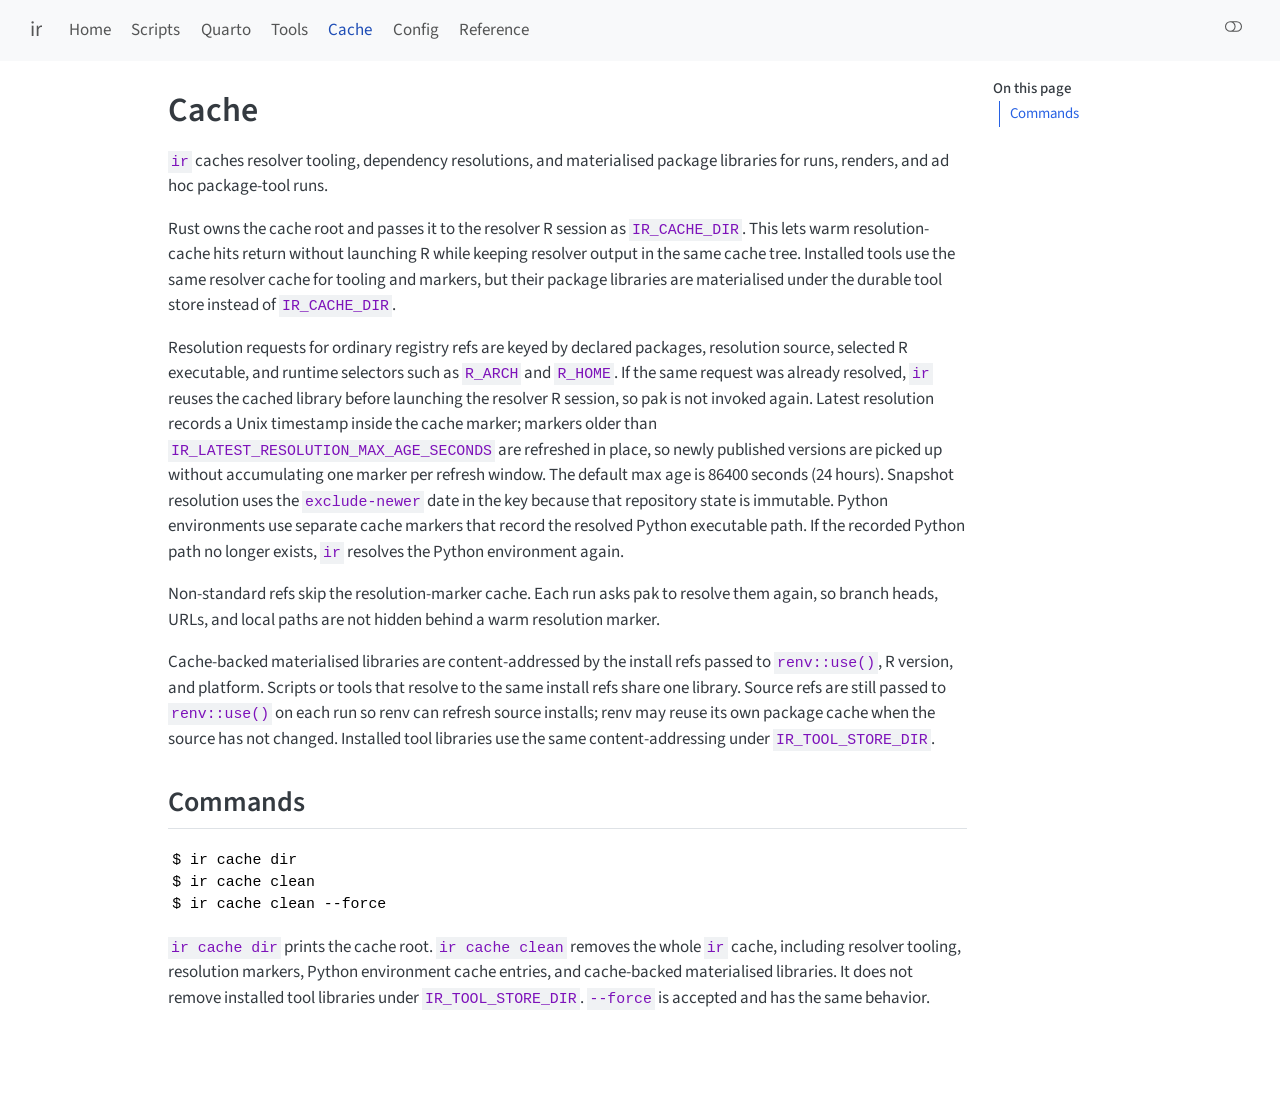
==== cache.html @ 63858f22 "Built site for gh-pages" ====
<!DOCTYPE html>
<html xmlns="http://www.w3.org/1999/xhtml" lang="en" xml:lang="en"><head>

<meta charset="utf-8">
<meta name="generator" content="quarto-1.10.18">

<meta name="viewport" content="width=device-width, initial-scale=1.0, user-scalable=yes">


<title>Cache – ir</title>
<style>
/* Default styles provided by pandoc.
** See https://pandoc.org/MANUAL.html#variables-for-html for config info.
*/
span.smallcaps{font-variant: small-caps;}
div.columns{display: flex; gap: 1.5em;}
div.column{flex: auto;}
@media screen {
div.columns{gap: min(4vw, 1.5em);}
div.column{overflow-x: auto;}
}
div.hanging-indent{margin-left: 1.5em; text-indent: -1.5em;}
ul.task-list{list-style: none;}
ul.task-list li input[type="checkbox"] {
  width: 0.8em;
  margin: 0 0.8em 0.2em -1em; /* quarto-specific, see https://github.com/quarto-dev/quarto-cli/issues/4556 */ 
  vertical-align: middle;
}
</style>


<script src="site_libs/quarto-nav/quarto-nav.js"></script>
<script src="site_libs/quarto-nav/headroom.min.js"></script>
<script src="site_libs/clipboard/clipboard.min.js"></script>
<script src="site_libs/quarto-search/autocomplete.umd.js"></script>
<script src="site_libs/quarto-search/fuse.min.js"></script>
<script src="site_libs/quarto-search/quarto-search.js"></script>
<meta name="quarto:offset" content="./">
<script src="site_libs/quarto-html/quarto.js" type="module"></script>
<script src="site_libs/quarto-html/tabsets/tabsets.js" type="module"></script>
<script src="site_libs/quarto-html/popper.min.js"></script>
<script src="site_libs/quarto-html/tippy.umd.min.js"></script>
<script src="site_libs/quarto-html/anchor.min.js"></script>
<link href="site_libs/quarto-html/tippy.css" rel="stylesheet">
<link href="site_libs/quarto-html/quarto-syntax-highlighting-64a204ab8560d761af7679ceaba22944.css" rel="stylesheet" class="quarto-color-scheme" id="quarto-text-highlighting-styles">
<link href="site_libs/quarto-html/quarto-syntax-highlighting-dark-b85bc7c33db8c58e0ec93c3465666fed.css" rel="stylesheet" class="quarto-color-scheme quarto-color-alternate" id="quarto-text-highlighting-styles">
<link href="site_libs/quarto-html/quarto-syntax-highlighting-64a204ab8560d761af7679ceaba22944.css" rel="stylesheet" class="quarto-color-scheme-extra" id="quarto-text-highlighting-styles">
<script src="site_libs/bootstrap/bootstrap.min.js"></script>
<link href="site_libs/bootstrap/bootstrap-icons.css" rel="stylesheet">
<link href="site_libs/bootstrap/bootstrap-953b800d9952cad34f3dacfb44715a02.min.css" rel="stylesheet" append-hash="true" class="quarto-color-scheme" id="quarto-bootstrap" data-mode="light">
<link href="site_libs/bootstrap/bootstrap-dark-4ed19646e448f51b124ecd4727e6ff6b.min.css" rel="stylesheet" append-hash="true" class="quarto-color-scheme quarto-color-alternate" id="quarto-bootstrap" data-mode="dark">
<link href="site_libs/bootstrap/bootstrap-953b800d9952cad34f3dacfb44715a02.min.css" rel="stylesheet" append-hash="true" class="quarto-color-scheme-extra" id="quarto-bootstrap" data-mode="light">
<script id="quarto-search-options" type="application/json">{
  "location": "navbar",
  "copy-button": false,
  "collapse-after": 3,
  "panel-placement": "end",
  "type": "overlay",
  "limit": 50,
  "keyboard-shortcut": [
    "f",
    "/",
    "s"
  ],
  "show-item-context": false,
  "language": {
    "search-no-results-text": "No results",
    "search-matching-documents-text": "matching documents",
    "search-copy-link-title": "Copy link to search",
    "search-hide-matches-text": "Hide additional matches",
    "search-more-match-text": "more match in this document",
    "search-more-matches-text": "more matches in this document",
    "search-clear-button-title": "Clear",
    "search-text-placeholder": "",
    "search-detached-cancel-button-title": "Cancel",
    "search-submit-button-title": "Submit",
    "search-label": "Search"
  }
}</script>


<link rel="stylesheet" href="styles.css">
</head>

<body class="nav-fixed quarto-light"><script id="quarto-html-before-body" type="application/javascript">
    const toggleBodyColorMode = (bsSheetEl) => {
      const mode = bsSheetEl.getAttribute("data-mode");
      const bodyEl = window.document.querySelector("body");
      if (mode === "dark") {
        bodyEl.classList.add("quarto-dark");
        bodyEl.classList.remove("quarto-light");
      } else {
        bodyEl.classList.add("quarto-light");
        bodyEl.classList.remove("quarto-dark");
      }
    }
    const toggleBodyColorPrimary = () => {
      const bsSheetEl = window.document.querySelector("link#quarto-bootstrap:not([rel=disabled-stylesheet])");
      if (bsSheetEl) {
        toggleBodyColorMode(bsSheetEl);
      }
    }
    const setColorSchemeToggle = (alternate) => {
      const toggles = window.document.querySelectorAll('.quarto-color-scheme-toggle');
      for (let i=0; i < toggles.length; i++) {
        const toggle = toggles[i];
        if (toggle) {
          if (alternate) {
            toggle.classList.add("alternate");
          } else {
            toggle.classList.remove("alternate");
          }
        }
      }
    };
    const toggleColorMode = (alternate) => {
      // Switch the stylesheets
      const primaryStylesheets = window.document.querySelectorAll('link.quarto-color-scheme:not(.quarto-color-alternate)');
      const alternateStylesheets = window.document.querySelectorAll('link.quarto-color-scheme.quarto-color-alternate');
      manageTransitions('#quarto-margin-sidebar .nav-link', false);
      if (alternate) {
        // note: dark is layered on light, we don't disable primary!
        enableStylesheet(alternateStylesheets);
        for (const sheetNode of alternateStylesheets) {
          if (sheetNode.id === "quarto-bootstrap") {
            toggleBodyColorMode(sheetNode);
          }
        }
      } else {
        disableStylesheet(alternateStylesheets);
        enableStylesheet(primaryStylesheets)
        toggleBodyColorPrimary();
      }
      manageTransitions('#quarto-margin-sidebar .nav-link', true);
      // Switch the toggles
      setColorSchemeToggle(alternate)
      // Hack to workaround the fact that safari doesn't
      // properly recolor the scrollbar when toggling (#1455)
      if (navigator.userAgent.indexOf('Safari') > 0 && navigator.userAgent.indexOf('Chrome') == -1) {
        manageTransitions("body", false);
        window.scrollTo(0, 1);
        setTimeout(() => {
          window.scrollTo(0, 0);
          manageTransitions("body", true);
        }, 40);
      }
    }
    const disableStylesheet = (stylesheets) => {
      for (let i=0; i < stylesheets.length; i++) {
        const stylesheet = stylesheets[i];
        stylesheet.rel = 'disabled-stylesheet';
      }
    }
    const enableStylesheet = (stylesheets) => {
      for (let i=0; i < stylesheets.length; i++) {
        const stylesheet = stylesheets[i];
        if(stylesheet.rel !== 'stylesheet') { // for Chrome, which will still FOUC without this check
          stylesheet.rel = 'stylesheet';
        }
      }
    }
    const manageTransitions = (selector, allowTransitions) => {
      const els = window.document.querySelectorAll(selector);
      for (let i=0; i < els.length; i++) {
        const el = els[i];
        if (allowTransitions) {
          el.classList.remove('notransition');
        } else {
          el.classList.add('notransition');
        }
      }
    }
    const isFileUrl = () => {
      return window.location.protocol === 'file:';
    }
    const hasAlternateSentinel = () => {
      let styleSentinel = getColorSchemeSentinel();
      if (styleSentinel !== null) {
        return styleSentinel === "alternate";
      } else {
        return false;
      }
    }
    const setStyleSentinel = (alternate) => {
      const value = alternate ? "alternate" : "default";
      if (!isFileUrl()) {
        window.localStorage.setItem("quarto-color-scheme", value);
      } else {
        localAlternateSentinel = value;
      }
    }
    const getColorSchemeSentinel = () => {
      if (!isFileUrl()) {
        const storageValue = window.localStorage.getItem("quarto-color-scheme");
        return storageValue != null ? storageValue : localAlternateSentinel;
      } else {
        return localAlternateSentinel;
      }
    }
    const toggleGiscusIfUsed = (isAlternate, darkModeDefault) => {
      const baseTheme = document.querySelector('#giscus-base-theme')?.value ?? 'light';
      const alternateTheme = document.querySelector('#giscus-alt-theme')?.value ?? 'dark';
      let newTheme = '';
      if(authorPrefersDark) {
        newTheme = isAlternate ? baseTheme : alternateTheme;
      } else {
        newTheme = isAlternate ? alternateTheme : baseTheme;
      }
      const changeGiscusTheme = () => {
        // From: https://github.com/giscus/giscus/issues/336
        const sendMessage = (message) => {
          const iframe = document.querySelector('iframe.giscus-frame');
          if (!iframe) return;
          iframe.contentWindow.postMessage({ giscus: message }, 'https://giscus.app');
        }
        sendMessage({
          setConfig: {
            theme: newTheme
          }
        });
      }
      const isGiscussLoaded = window.document.querySelector('iframe.giscus-frame') !== null;
      if (isGiscussLoaded) {
        changeGiscusTheme();
      }
    };
    const authorPrefersDark = false;
    const darkModeDefault = authorPrefersDark;
      document.querySelector('link#quarto-text-highlighting-styles.quarto-color-scheme-extra').rel = 'disabled-stylesheet';
      document.querySelector('link#quarto-bootstrap.quarto-color-scheme-extra').rel = 'disabled-stylesheet';
    let localAlternateSentinel = darkModeDefault ? 'alternate' : 'default';
    // Dark / light mode switch
    window.quartoToggleColorScheme = () => {
      // Read the current dark / light value
      let toAlternate = !hasAlternateSentinel();
      toggleColorMode(toAlternate);
      setStyleSentinel(toAlternate);
      toggleGiscusIfUsed(toAlternate, darkModeDefault);
      window.dispatchEvent(new Event('resize'));
    };
    // Switch to dark mode if need be
    if (hasAlternateSentinel()) {
      toggleColorMode(true);
    } else {
      toggleColorMode(false);
    }
  </script>

<div id="quarto-search-results"></div>
  <header id="quarto-header" class="headroom fixed-top">
    <nav class="navbar navbar-expand-lg " data-bs-theme="dark">
      <div class="navbar-container container-fluid">
      <div class="navbar-brand-container mx-auto">
    <a class="navbar-brand" href="./index.html">
    <span class="navbar-title">ir</span>
    </a>
  </div>
            <div id="quarto-search" class="" title="Search"></div>
          <button class="navbar-toggler" type="button" data-bs-toggle="collapse" data-bs-target="#navbarCollapse" aria-controls="navbarCollapse" role="menu" aria-expanded="false" aria-label="Toggle navigation" onclick="if (window.quartoToggleHeadroom) { window.quartoToggleHeadroom(); }">
  <span class="navbar-toggler-icon"></span>
</button>
          <div class="collapse navbar-collapse" id="navbarCollapse">
            <ul class="navbar-nav navbar-nav-scroll me-auto">
  <li class="nav-item">
    <a class="nav-link" href="./index.html"> 
<span class="menu-text">Home</span></a>
  </li>  
  <li class="nav-item">
    <a class="nav-link" href="./run.html"> 
<span class="menu-text">Scripts</span></a>
  </li>  
  <li class="nav-item">
    <a class="nav-link" href="./quarto.html"> 
<span class="menu-text">Quarto</span></a>
  </li>  
  <li class="nav-item">
    <a class="nav-link" href="./tools.html"> 
<span class="menu-text">Tools</span></a>
  </li>  
  <li class="nav-item">
    <a class="nav-link active" href="./cache.html" aria-current="page"> 
<span class="menu-text">Cache</span></a>
  </li>  
  <li class="nav-item">
    <a class="nav-link" href="./config.html"> 
<span class="menu-text">Config</span></a>
  </li>  
  <li class="nav-item">
    <a class="nav-link" href="./reference.html"> 
<span class="menu-text">Reference</span></a>
  </li>  
</ul>
          </div> <!-- /navcollapse -->
            <div class="quarto-navbar-tools">
  <a href="" class="quarto-color-scheme-toggle quarto-navigation-tool  px-1" onclick="window.quartoToggleColorScheme(); return false;" title="Toggle dark mode"><i class="bi"></i></a>
</div>
      </div> <!-- /container-fluid -->
    </nav>
</header>
<!-- content -->
<div id="quarto-content" class="quarto-container page-columns page-rows-contents page-layout-article page-navbar">
<!-- sidebar -->
<!-- margin-sidebar -->
    <div id="quarto-margin-sidebar" class="sidebar margin-sidebar">
        <nav id="TOC" role="doc-toc" class="toc-active">
    <h2 id="toc-title">On this page</h2>
   
  <ul>
  <li><a href="#commands" id="toc-commands" class="nav-link active" data-scroll-target="#commands">Commands</a></li>
  </ul>
</nav>
    </div>
<!-- main -->
<main class="content" id="quarto-document-content">


<header id="title-block-header" class="quarto-title-block default">
<div class="quarto-title">
<h1 class="title">Cache</h1>
</div>



<div class="quarto-title-meta">

    
  
    
  </div>
  


</header>


<p><code>ir</code> caches resolver tooling, dependency resolutions, and materialised package libraries for runs, renders, and ad hoc package-tool runs.</p>
<p>Rust owns the cache root and passes it to the resolver R session as <code>IR_CACHE_DIR</code>. This lets warm resolution-cache hits return without launching R while keeping resolver output in the same cache tree. Installed tools use the same resolver cache for tooling and markers, but their package libraries are materialised under the durable tool store instead of <code>IR_CACHE_DIR</code>.</p>
<p>Resolution requests for ordinary registry refs are keyed by declared packages, resolution source, selected R executable, and runtime selectors such as <code>R_ARCH</code> and <code>R_HOME</code>. If the same request was already resolved, <code>ir</code> reuses the cached library before launching the resolver R session, so pak is not invoked again. Latest resolution records a Unix timestamp inside the cache marker; markers older than <code>IR_LATEST_RESOLUTION_MAX_AGE_SECONDS</code> are refreshed in place, so newly published versions are picked up without accumulating one marker per refresh window. The default max age is 86400 seconds (24 hours). Snapshot resolution uses the <code>exclude-newer</code> date in the key because that repository state is immutable. Python environments use separate cache markers that record the resolved Python executable path. If the recorded Python path no longer exists, <code>ir</code> resolves the Python environment again.</p>
<p>Non-standard refs skip the resolution-marker cache. Each run asks pak to resolve them again, so branch heads, URLs, and local paths are not hidden behind a warm resolution marker.</p>
<p>Cache-backed materialised libraries are content-addressed by the install refs passed to <code>renv::use()</code>, R version, and platform. Scripts or tools that resolve to the same install refs share one library. Source refs are still passed to <code>renv::use()</code> on each run so renv can refresh source installs; renv may reuse its own package cache when the source has not changed. Installed tool libraries use the same content-addressing under <code>IR_TOOL_STORE_DIR</code>.</p>
<section id="commands" class="level2">
<h2 class="anchored" data-anchor-id="commands">Commands</h2>
<pre class="console"><code>$ ir cache dir
$ ir cache clean
$ ir cache clean --force</code></pre>
<p><code>ir cache dir</code> prints the cache root. <code>ir cache clean</code> removes the whole <code>ir</code> cache, including resolver tooling, resolution markers, Python environment cache entries, and cache-backed materialised libraries. It does not remove installed tool libraries under <code>IR_TOOL_STORE_DIR</code>. <code>--force</code> is accepted and has the same behavior.</p>


</section>

</main> <!-- /main -->
<script id="quarto-html-after-body" type="application/javascript">
  window.document.addEventListener("DOMContentLoaded", function (event) {
    // Ensure there is a toggle, if there isn't float one in the top right
    if (window.document.querySelector('.quarto-color-scheme-toggle') === null) {
      const a = window.document.createElement('a');
      a.classList.add('top-right');
      a.classList.add('quarto-color-scheme-toggle');
      a.href = "";
      a.onclick = function() { try { window.quartoToggleColorScheme(); } catch {} return false; };
      const i = window.document.createElement("i");
      i.classList.add('bi');
      a.appendChild(i);
      window.document.body.appendChild(a);
    }
    setColorSchemeToggle(hasAlternateSentinel())
    const icon = "";
    const anchorJS = new window.AnchorJS();
    anchorJS.options = {
      placement: 'right',
      icon: icon
    };
    anchorJS.add('.anchored');
    const isCodeAnnotation = (el) => {
      for (const clz of el.classList) {
        if (clz.startsWith('code-annotation-')) {                     
          return true;
        }
      }
      return false;
    }
    const onCopySuccess = function(e) {
      // button target
      const button = e.trigger;
      // don't keep focus
      button.blur();
      // flash "checked"
      button.classList.add('code-copy-button-checked');
      var currentTitle = button.getAttribute("title");
      button.setAttribute("title", "Copied!");
      let tooltip;
      if (window.bootstrap) {
        button.setAttribute("data-bs-toggle", "tooltip");
        button.setAttribute("data-bs-placement", "left");
        button.setAttribute("data-bs-title", "Copied!");
        tooltip = new bootstrap.Tooltip(button, 
          { trigger: "manual", 
            customClass: "code-copy-button-tooltip",
            offset: [0, -8]});
        tooltip.show();    
      }
      setTimeout(function() {
        if (tooltip) {
          tooltip.hide();
          button.removeAttribute("data-bs-title");
          button.removeAttribute("data-bs-toggle");
          button.removeAttribute("data-bs-placement");
        }
        button.setAttribute("title", currentTitle);
        button.classList.remove('code-copy-button-checked');
      }, 1000);
      // clear code selection
      e.clearSelection();
    }
    const getTextToCopy = function(trigger) {
      const outerScaffold = trigger.parentElement.cloneNode(true);
      const codeEl = outerScaffold.querySelector('code');
      for (const childEl of codeEl.children) {
        if (isCodeAnnotation(childEl)) {
          childEl.remove();
        }
      }
      return codeEl.innerText;
    }
    const clipboard = new window.ClipboardJS('.code-copy-button:not([data-in-quarto-modal])', {
      text: getTextToCopy
    });
    clipboard.on('success', onCopySuccess);
    if (window.document.getElementById('quarto-embedded-source-code-modal')) {
      const clipboardModal = new window.ClipboardJS('.code-copy-button[data-in-quarto-modal]', {
        text: getTextToCopy,
        container: window.document.getElementById('quarto-embedded-source-code-modal')
      });
      clipboardModal.on('success', onCopySuccess);
    }
      var localhostRegex = new RegExp(/^(?:http|https):\/\/localhost\:?[0-9]*\//);
      var mailtoRegex = new RegExp(/^mailto:/);
        var filterRegex = new RegExp("https:\/\/r-lib\.github\.io\/ir\/");
      var isInternal = (href) => {
          return filterRegex.test(href) || localhostRegex.test(href) || mailtoRegex.test(href);
      }
      // Inspect non-navigation links and adorn them if external
     var links = window.document.querySelectorAll('a[href]:not(.nav-link):not(.navbar-brand):not(.toc-action):not(.sidebar-link):not(.sidebar-item-toggle):not(.pagination-link):not(.no-external):not([aria-hidden]):not(.dropdown-item):not(.quarto-navigation-tool):not(.about-link)');
      for (var i=0; i<links.length; i++) {
        const link = links[i];
        if (!isInternal(link.href)) {
          // undo the damage that might have been done by quarto-nav.js in the case of
          // links that we want to consider external
          if (link.dataset.originalHref !== undefined) {
            link.href = link.dataset.originalHref;
          }
        }
      }
    function tippyHover(el, contentFn, onTriggerFn, onUntriggerFn) {
      const config = {
        allowHTML: true,
        maxWidth: 500,
        delay: 100,
        arrow: false,
        appendTo: function(el) {
            return el.parentElement;
        },
        interactive: true,
        interactiveBorder: 10,
        theme: 'quarto',
        placement: 'bottom-start',
      };
      if (contentFn) {
        config.content = contentFn;
      }
      if (onTriggerFn) {
        config.onTrigger = onTriggerFn;
      }
      if (onUntriggerFn) {
        config.onUntrigger = onUntriggerFn;
      }
      window.tippy(el, config); 
    }
    const noterefs = window.document.querySelectorAll('a[role="doc-noteref"]');
    for (var i=0; i<noterefs.length; i++) {
      const ref = noterefs[i];
      tippyHover(ref, function() {
        // use id or data attribute instead here
        let href = ref.getAttribute('data-footnote-href') || ref.getAttribute('href');
        try { href = new URL(href).hash; } catch {}
        const id = href.replace(/^#\/?/, "");
        const note = window.document.getElementById(id);
        if (note) {
          return note.innerHTML;
        } else {
          return "";
        }
      });
    }
    const xrefs = window.document.querySelectorAll('a.quarto-xref');
    const processXRef = (id, note) => {
      // Strip column container classes
      const stripColumnClz = (el) => {
        el.classList.remove("page-full", "page-columns");
        if (el.children) {
          for (const child of el.children) {
            stripColumnClz(child);
          }
        }
      }
      stripColumnClz(note)
      if (id === null || id.startsWith('sec-')) {
        // Special case sections, only their first couple elements
        const container = document.createElement("div");
        if (note.children && note.children.length > 2) {
          container.appendChild(note.children[0].cloneNode(true));
          for (let i = 1; i < note.children.length; i++) {
            const child = note.children[i];
            if (child.tagName === "P" && child.innerText === "") {
              continue;
            } else {
              container.appendChild(child.cloneNode(true));
              break;
            }
          }
          if (window.Quarto?.typesetMath) {
            window.Quarto.typesetMath(container);
          }
          return container.innerHTML
        } else {
          if (window.Quarto?.typesetMath) {
            window.Quarto.typesetMath(note);
          }
          return note.innerHTML;
        }
      } else {
        // Remove any anchor links if they are present
        const anchorLink = note.querySelector('a.anchorjs-link');
        if (anchorLink) {
          anchorLink.remove();
        }
        if (window.Quarto?.typesetMath) {
          window.Quarto.typesetMath(note);
        }
        if (note.classList.contains("callout")) {
          return note.outerHTML;
        } else {
          return note.innerHTML;
        }
      }
    }
    for (var i=0; i<xrefs.length; i++) {
      const xref = xrefs[i];
      tippyHover(xref, undefined, function(instance) {
        instance.disable();
        let url = xref.getAttribute('href');
        let hash = undefined; 
        if (url.startsWith('#')) {
          hash = url;
        } else {
          try { hash = new URL(url).hash; } catch {}
        }
        if (hash) {
          const id = hash.replace(/^#\/?/, "");
          const note = window.document.getElementById(id);
          if (note !== null) {
            try {
              const html = processXRef(id, note.cloneNode(true));
              instance.setContent(html);
            } finally {
              instance.enable();
              instance.show();
            }
          } else {
            // See if we can fetch this
            fetch(url.split('#')[0])
            .then(res => res.text())
            .then(html => {
              const parser = new DOMParser();
              const htmlDoc = parser.parseFromString(html, "text/html");
              const note = htmlDoc.getElementById(id);
              if (note !== null) {
                const html = processXRef(id, note);
                instance.setContent(html);
              } 
            }).finally(() => {
              instance.enable();
              instance.show();
            });
          }
        } else {
          // See if we can fetch a full url (with no hash to target)
          // This is a special case and we should probably do some content thinning / targeting
          fetch(url)
          .then(res => res.text())
          .then(html => {
            const parser = new DOMParser();
            const htmlDoc = parser.parseFromString(html, "text/html");
            const note = htmlDoc.querySelector('main.content');
            if (note !== null) {
              // This should only happen for chapter cross references
              // (since there is no id in the URL)
              // remove the first header
              if (note.children.length > 0 && note.children[0].tagName === "HEADER") {
                note.children[0].remove();
              }
              const html = processXRef(null, note);
              instance.setContent(html);
            } 
          }).finally(() => {
            instance.enable();
            instance.show();
          });
        }
      }, function(instance) {
      });
    }
        let selectedAnnoteEl;
        const selectorForAnnotation = ( cell, annotation) => {
          let cellAttr = 'data-code-cell="' + cell + '"';
          let lineAttr = 'data-code-annotation="' +  annotation + '"';
          const selector = 'span[' + cellAttr + '][' + lineAttr + ']';
          return selector;
        }
        const selectCodeLines = (annoteEl) => {
          const doc = window.document;
          const targetCell = annoteEl.getAttribute("data-target-cell");
          const targetAnnotation = annoteEl.getAttribute("data-target-annotation");
          const annoteSpan = window.document.querySelector(selectorForAnnotation(targetCell, targetAnnotation));
          const lines = annoteSpan.getAttribute("data-code-lines").split(",");
          const lineIds = lines.map((line) => {
            return targetCell + "-" + line;
          })
          let top = null;
          let height = null;
          let parent = null;
          if (lineIds.length > 0) {
              //compute the position of the single el (top and bottom and make a div)
              const el = window.document.getElementById(lineIds[0]);
              top = el.offsetTop;
              height = el.offsetHeight;
              parent = el.parentElement.parentElement;
            if (lineIds.length > 1) {
              const lastEl = window.document.getElementById(lineIds[lineIds.length - 1]);
              const bottom = lastEl.offsetTop + lastEl.offsetHeight;
              height = bottom - top;
            }
            if (top !== null && height !== null && parent !== null) {
              // cook up a div (if necessary) and position it 
              let div = window.document.getElementById("code-annotation-line-highlight");
              if (div === null) {
                div = window.document.createElement("div");
                div.setAttribute("id", "code-annotation-line-highlight");
                div.style.position = 'absolute';
                parent.appendChild(div);
              }
              div.style.top = top - 2 + "px";
              div.style.height = height + 4 + "px";
              div.style.left = 0;
              let gutterDiv = window.document.getElementById("code-annotation-line-highlight-gutter");
              if (gutterDiv === null) {
                gutterDiv = window.document.createElement("div");
                gutterDiv.setAttribute("id", "code-annotation-line-highlight-gutter");
                gutterDiv.style.position = 'absolute';
                const codeCell = window.document.getElementById(targetCell);
                const gutter = codeCell.querySelector('.code-annotation-gutter');
                gutter.appendChild(gutterDiv);
              }
              gutterDiv.style.top = top - 2 + "px";
              gutterDiv.style.height = height + 4 + "px";
            }
            selectedAnnoteEl = annoteEl;
          }
        };
        const unselectCodeLines = () => {
          const elementsIds = ["code-annotation-line-highlight", "code-annotation-line-highlight-gutter"];
          elementsIds.forEach((elId) => {
            const div = window.document.getElementById(elId);
            if (div) {
              div.remove();
            }
          });
          selectedAnnoteEl = undefined;
        };
          // Handle positioning of the toggle
      window.addEventListener(
        "resize",
        throttle(() => {
          elRect = undefined;
          if (selectedAnnoteEl) {
            selectCodeLines(selectedAnnoteEl);
          }
        }, 10)
      );
      function throttle(fn, ms) {
      let throttle = false;
      let timer;
        return (...args) => {
          if(!throttle) { // first call gets through
              fn.apply(this, args);
              throttle = true;
          } else { // all the others get throttled
              if(timer) clearTimeout(timer); // cancel #2
              timer = setTimeout(() => {
                fn.apply(this, args);
                timer = throttle = false;
              }, ms);
          }
        };
      }
        // Attach click handler to the DT
        const annoteDls = window.document.querySelectorAll('dt[data-target-cell]');
        for (const annoteDlNode of annoteDls) {
          annoteDlNode.addEventListener('click', (event) => {
            const clickedEl = event.target;
            if (clickedEl !== selectedAnnoteEl) {
              unselectCodeLines();
              const activeEl = window.document.querySelector('dt[data-target-cell].code-annotation-active');
              if (activeEl) {
                activeEl.classList.remove('code-annotation-active');
              }
              selectCodeLines(clickedEl);
              clickedEl.classList.add('code-annotation-active');
            } else {
              // Unselect the line
              unselectCodeLines();
              clickedEl.classList.remove('code-annotation-active');
            }
          });
        }
    const findCites = (el) => {
      const parentEl = el.parentElement;
      if (parentEl) {
        const cites = parentEl.dataset.cites;
        if (cites) {
          return {
            el,
            cites: cites.split(' ')
          };
        } else {
          return findCites(el.parentElement)
        }
      } else {
        return undefined;
      }
    };
    var bibliorefs = window.document.querySelectorAll('a[role="doc-biblioref"]');
    for (var i=0; i<bibliorefs.length; i++) {
      const ref = bibliorefs[i];
      const citeInfo = findCites(ref);
      if (citeInfo) {
        tippyHover(citeInfo.el, function() {
          var popup = window.document.createElement('div');
          citeInfo.cites.forEach(function(cite) {
            var citeDiv = window.document.createElement('div');
            citeDiv.classList.add('hanging-indent');
            citeDiv.classList.add('csl-entry');
            var biblioDiv = window.document.getElementById('ref-' + cite);
            if (biblioDiv) {
              citeDiv.innerHTML = biblioDiv.innerHTML;
            }
            popup.appendChild(citeDiv);
          });
          return popup.innerHTML;
        });
      }
    }
  });
  </script>
</div> <!-- /content -->




</body></html>
---- site_libs/quarto-html/quarto-syntax-highlighting-64a204ab8560d761af7679ceaba22944.css ----
/* quarto syntax highlight colors */
:root {
  --quarto-hl-ot-color: #003B4F;
  --quarto-hl-at-color: #657422;
  --quarto-hl-ss-color: #20794D;
  --quarto-hl-an-color: #5E5E5E;
  --quarto-hl-fu-color: #4758AB;
  --quarto-hl-st-color: #20794D;
  --quarto-hl-cf-color: #003B4F;
  --quarto-hl-op-color: #5E5E5E;
  --quarto-hl-er-color: #AD0000;
  --quarto-hl-bn-color: #AD0000;
  --quarto-hl-al-color: #AD0000;
  --quarto-hl-va-color: #111111;
  --quarto-hl-bu-color: inherit;
  --quarto-hl-ex-color: inherit;
  --quarto-hl-pp-color: #AD0000;
  --quarto-hl-in-color: #5E5E5E;
  --quarto-hl-vs-color: #20794D;
  --quarto-hl-wa-color: #5E5E5E;
  --quarto-hl-do-color: #5E5E5E;
  --quarto-hl-im-color: #00769E;
  --quarto-hl-ch-color: #20794D;
  --quarto-hl-dt-color: #AD0000;
  --quarto-hl-fl-color: #AD0000;
  --quarto-hl-co-color: #5E5E5E;
  --quarto-hl-cv-color: #5E5E5E;
  --quarto-hl-cn-color: #8f5902;
  --quarto-hl-sc-color: #5E5E5E;
  --quarto-hl-dv-color: #AD0000;
  --quarto-hl-kw-color: #003B4F;
}

/* other quarto variables */
:root {
  --quarto-font-monospace: SFMono-Regular, Menlo, Monaco, Consolas, "Liberation Mono", "Courier New", monospace;
}

/* syntax highlight based on Pandoc's rules */
pre > code.sourceCode > span {
  color: #003B4F;
}

code.sourceCode > span {
  color: #003B4F;
}

div.sourceCode,
div.sourceCode pre.sourceCode {
  color: #003B4F;
}

/* Normal */
code span {
  color: #003B4F;
}

/* Alert */
code span.al {
  color: #AD0000;
  font-style: inherit;
}

/* Annotation */
code span.an {
  color: #5E5E5E;
  font-style: inherit;
}

/* Attribute */
code span.at {
  color: #657422;
  font-style: inherit;
}

/* BaseN */
code span.bn {
  color: #AD0000;
  font-style: inherit;
}

/* BuiltIn */
code span.bu {
  font-style: inherit;
}

/* ControlFlow */
code span.cf {
  color: #003B4F;
  font-weight: bold;
  font-style: inherit;
}

/* Char */
code span.ch {
  color: #20794D;
  font-style: inherit;
}

/* Constant */
code span.cn {
  color: #8f5902;
  font-style: inherit;
}

/* Comment */
code span.co {
  color: #5E5E5E;
  font-style: inherit;
}

/* CommentVar */
code span.cv {
  color: #5E5E5E;
  font-style: italic;
}

/* Documentation */
code span.do {
  color: #5E5E5E;
  font-style: italic;
}

/* DataType */
code span.dt {
  color: #AD0000;
  font-style: inherit;
}

/* DecVal */
code span.dv {
  color: #AD0000;
  font-style: inherit;
}

/* Error */
code span.er {
  color: #AD0000;
  font-style: inherit;
}

/* Extension */
code span.ex {
  font-style: inherit;
}

/* Float */
code span.fl {
  color: #AD0000;
  font-style: inherit;
}

/* Function */
code span.fu {
  color: #4758AB;
  font-style: inherit;
}

/* Import */
code span.im {
  color: #00769E;
  font-style: inherit;
}

/* Information */
code span.in {
  color: #5E5E5E;
  font-style: inherit;
}

/* Keyword */
code span.kw {
  color: #003B4F;
  font-weight: bold;
  font-style: inherit;
}

/* Operator */
code span.op {
  color: #5E5E5E;
  font-style: inherit;
}

/* Other */
code span.ot {
  color: #003B4F;
  font-style: inherit;
}

/* Preprocessor */
code span.pp {
  color: #AD0000;
  font-style: inherit;
}

/* SpecialChar */
code span.sc {
  color: #5E5E5E;
  font-style: inherit;
}

/* SpecialString */
code span.ss {
  color: #20794D;
  font-style: inherit;
}

/* String */
code span.st {
  color: #20794D;
  font-style: inherit;
}

/* Variable */
code span.va {
  color: #111111;
  font-style: inherit;
}

/* VerbatimString */
code span.vs {
  color: #20794D;
  font-style: inherit;
}

/* Warning */
code span.wa {
  color: #5E5E5E;
  font-style: italic;
}

.prevent-inlining {
  content: "</";
}

/*# sourceMappingURL=9d8d5bb603a83b8298b89080a598c93b.css.map */
---- site_libs/quarto-html/quarto-syntax-highlighting-dark-b85bc7c33db8c58e0ec93c3465666fed.css ----
/* quarto syntax highlight colors */
:root {
  --quarto-hl-al-color: #f07178;
  --quarto-hl-an-color: #d4d0ab;
  --quarto-hl-at-color: #00e0e0;
  --quarto-hl-bn-color: #d4d0ab;
  --quarto-hl-bu-color: #abe338;
  --quarto-hl-ch-color: #abe338;
  --quarto-hl-co-color: #f8f8f2;
  --quarto-hl-cv-color: #ffd700;
  --quarto-hl-cn-color: #ffd700;
  --quarto-hl-cf-color: #ffa07a;
  --quarto-hl-dt-color: #ffa07a;
  --quarto-hl-dv-color: #d4d0ab;
  --quarto-hl-do-color: #f8f8f2;
  --quarto-hl-er-color: #f07178;
  --quarto-hl-ex-color: #00e0e0;
  --quarto-hl-fl-color: #d4d0ab;
  --quarto-hl-fu-color: #ffa07a;
  --quarto-hl-im-color: #abe338;
  --quarto-hl-in-color: #d4d0ab;
  --quarto-hl-kw-color: #ffa07a;
  --quarto-hl-op-color: #ffa07a;
  --quarto-hl-ot-color: #00e0e0;
  --quarto-hl-pp-color: #dcc6e0;
  --quarto-hl-re-color: #00e0e0;
  --quarto-hl-sc-color: #abe338;
  --quarto-hl-ss-color: #abe338;
  --quarto-hl-st-color: #abe338;
  --quarto-hl-va-color: #00e0e0;
  --quarto-hl-vs-color: #abe338;
  --quarto-hl-wa-color: #dcc6e0;
}

/* other quarto variables */
:root {
  --quarto-font-monospace: SFMono-Regular, Menlo, Monaco, Consolas, "Liberation Mono", "Courier New", monospace;
}

/* syntax highlight based on Pandoc's rules */
pre > code.sourceCode > span {
  color: #f8f8f2;
}

code.sourceCode > span {
  color: #f8f8f2;
}

div.sourceCode,
div.sourceCode pre.sourceCode {
  color: #f8f8f2;
}

/* Normal */
code span {
  color: #f8f8f2;
}

/* Alert */
code span.al {
  color: #f07178;
}

/* Annotation */
code span.an {
  color: #d4d0ab;
}

/* Attribute */
code span.at {
  color: #00e0e0;
}

/* BaseN */
code span.bn {
  color: #d4d0ab;
}

/* BuiltIn */
code span.bu {
  color: #abe338;
}

/* ControlFlow */
code span.cf {
  font-weight: bold;
  color: #ffa07a;
}

/* Char */
code span.ch {
  color: #abe338;
}

/* Constant */
code span.cn {
  color: #ffd700;
}

/* Comment */
code span.co {
  font-style: italic;
  color: #f8f8f2;
}

/* CommentVar */
code span.cv {
  color: #ffd700;
}

/* Documentation */
code span.do {
  color: #f8f8f2;
}

/* DataType */
code span.dt {
  color: #ffa07a;
}

/* DecVal */
code span.dv {
  color: #d4d0ab;
}

/* Error */
code span.er {
  color: #f07178;
  text-decoration: underline;
}

/* Extension */
code span.ex {
  font-weight: bold;
  color: #00e0e0;
}

/* Float */
code span.fl {
  color: #d4d0ab;
}

/* Function */
code span.fu {
  color: #ffa07a;
}

/* Import */
code span.im {
  color: #abe338;
}

/* Information */
code span.in {
  color: #d4d0ab;
}

/* Keyword */
code span.kw {
  font-weight: bold;
  color: #ffa07a;
}

/* Operator */
code span.op {
  color: #ffa07a;
}

/* Other */
code span.ot {
  color: #00e0e0;
}

/* Preprocessor */
code span.pp {
  color: #dcc6e0;
}

/* RegionMarker */
code span.re {
  background-color: #f8f8f2;
  color: #00e0e0;
}

/* SpecialChar */
code span.sc {
  color: #abe338;
}

/* SpecialString */
code span.ss {
  color: #abe338;
}

/* String */
code span.st {
  color: #abe338;
}

/* Variable */
code span.va {
  color: #00e0e0;
}

/* VerbatimString */
code span.vs {
  color: #abe338;
}

/* Warning */
code span.wa {
  color: #dcc6e0;
}

.prevent-inlining {
  content: "</";
}

/*# sourceMappingURL=4ed8f1090dec6531da29ab00902aa718.css.map */
---- site_libs/quarto-html/quarto-syntax-highlighting-64a204ab8560d761af7679ceaba22944.css ----
/* quarto syntax highlight colors */
:root {
  --quarto-hl-ot-color: #003B4F;
  --quarto-hl-at-color: #657422;
  --quarto-hl-ss-color: #20794D;
  --quarto-hl-an-color: #5E5E5E;
  --quarto-hl-fu-color: #4758AB;
  --quarto-hl-st-color: #20794D;
  --quarto-hl-cf-color: #003B4F;
  --quarto-hl-op-color: #5E5E5E;
  --quarto-hl-er-color: #AD0000;
  --quarto-hl-bn-color: #AD0000;
  --quarto-hl-al-color: #AD0000;
  --quarto-hl-va-color: #111111;
  --quarto-hl-bu-color: inherit;
  --quarto-hl-ex-color: inherit;
  --quarto-hl-pp-color: #AD0000;
  --quarto-hl-in-color: #5E5E5E;
  --quarto-hl-vs-color: #20794D;
  --quarto-hl-wa-color: #5E5E5E;
  --quarto-hl-do-color: #5E5E5E;
  --quarto-hl-im-color: #00769E;
  --quarto-hl-ch-color: #20794D;
  --quarto-hl-dt-color: #AD0000;
  --quarto-hl-fl-color: #AD0000;
  --quarto-hl-co-color: #5E5E5E;
  --quarto-hl-cv-color: #5E5E5E;
  --quarto-hl-cn-color: #8f5902;
  --quarto-hl-sc-color: #5E5E5E;
  --quarto-hl-dv-color: #AD0000;
  --quarto-hl-kw-color: #003B4F;
}

/* other quarto variables */
:root {
  --quarto-font-monospace: SFMono-Regular, Menlo, Monaco, Consolas, "Liberation Mono", "Courier New", monospace;
}

/* syntax highlight based on Pandoc's rules */
pre > code.sourceCode > span {
  color: #003B4F;
}

code.sourceCode > span {
  color: #003B4F;
}

div.sourceCode,
div.sourceCode pre.sourceCode {
  color: #003B4F;
}

/* Normal */
code span {
  color: #003B4F;
}

/* Alert */
code span.al {
  color: #AD0000;
  font-style: inherit;
}

/* Annotation */
code span.an {
  color: #5E5E5E;
  font-style: inherit;
}

/* Attribute */
code span.at {
  color: #657422;
  font-style: inherit;
}

/* BaseN */
code span.bn {
  color: #AD0000;
  font-style: inherit;
}

/* BuiltIn */
code span.bu {
  font-style: inherit;
}

/* ControlFlow */
code span.cf {
  color: #003B4F;
  font-weight: bold;
  font-style: inherit;
}

/* Char */
code span.ch {
  color: #20794D;
  font-style: inherit;
}

/* Constant */
code span.cn {
  color: #8f5902;
  font-style: inherit;
}

/* Comment */
code span.co {
  color: #5E5E5E;
  font-style: inherit;
}

/* CommentVar */
code span.cv {
  color: #5E5E5E;
  font-style: italic;
}

/* Documentation */
code span.do {
  color: #5E5E5E;
  font-style: italic;
}

/* DataType */
code span.dt {
  color: #AD0000;
  font-style: inherit;
}

/* DecVal */
code span.dv {
  color: #AD0000;
  font-style: inherit;
}

/* Error */
code span.er {
  color: #AD0000;
  font-style: inherit;
}

/* Extension */
code span.ex {
  font-style: inherit;
}

/* Float */
code span.fl {
  color: #AD0000;
  font-style: inherit;
}

/* Function */
code span.fu {
  color: #4758AB;
  font-style: inherit;
}

/* Import */
code span.im {
  color: #00769E;
  font-style: inherit;
}

/* Information */
code span.in {
  color: #5E5E5E;
  font-style: inherit;
}

/* Keyword */
code span.kw {
  color: #003B4F;
  font-weight: bold;
  font-style: inherit;
}

/* Operator */
code span.op {
  color: #5E5E5E;
  font-style: inherit;
}

/* Other */
code span.ot {
  color: #003B4F;
  font-style: inherit;
}

/* Preprocessor */
code span.pp {
  color: #AD0000;
  font-style: inherit;
}

/* SpecialChar */
code span.sc {
  color: #5E5E5E;
  font-style: inherit;
}

/* SpecialString */
code span.ss {
  color: #20794D;
  font-style: inherit;
}

/* String */
code span.st {
  color: #20794D;
  font-style: inherit;
}

/* Variable */
code span.va {
  color: #111111;
  font-style: inherit;
}

/* VerbatimString */
code span.vs {
  color: #20794D;
  font-style: inherit;
}

/* Warning */
code span.wa {
  color: #5E5E5E;
  font-style: italic;
}

.prevent-inlining {
  content: "</";
}

/*# sourceMappingURL=9d8d5bb603a83b8298b89080a598c93b.css.map */
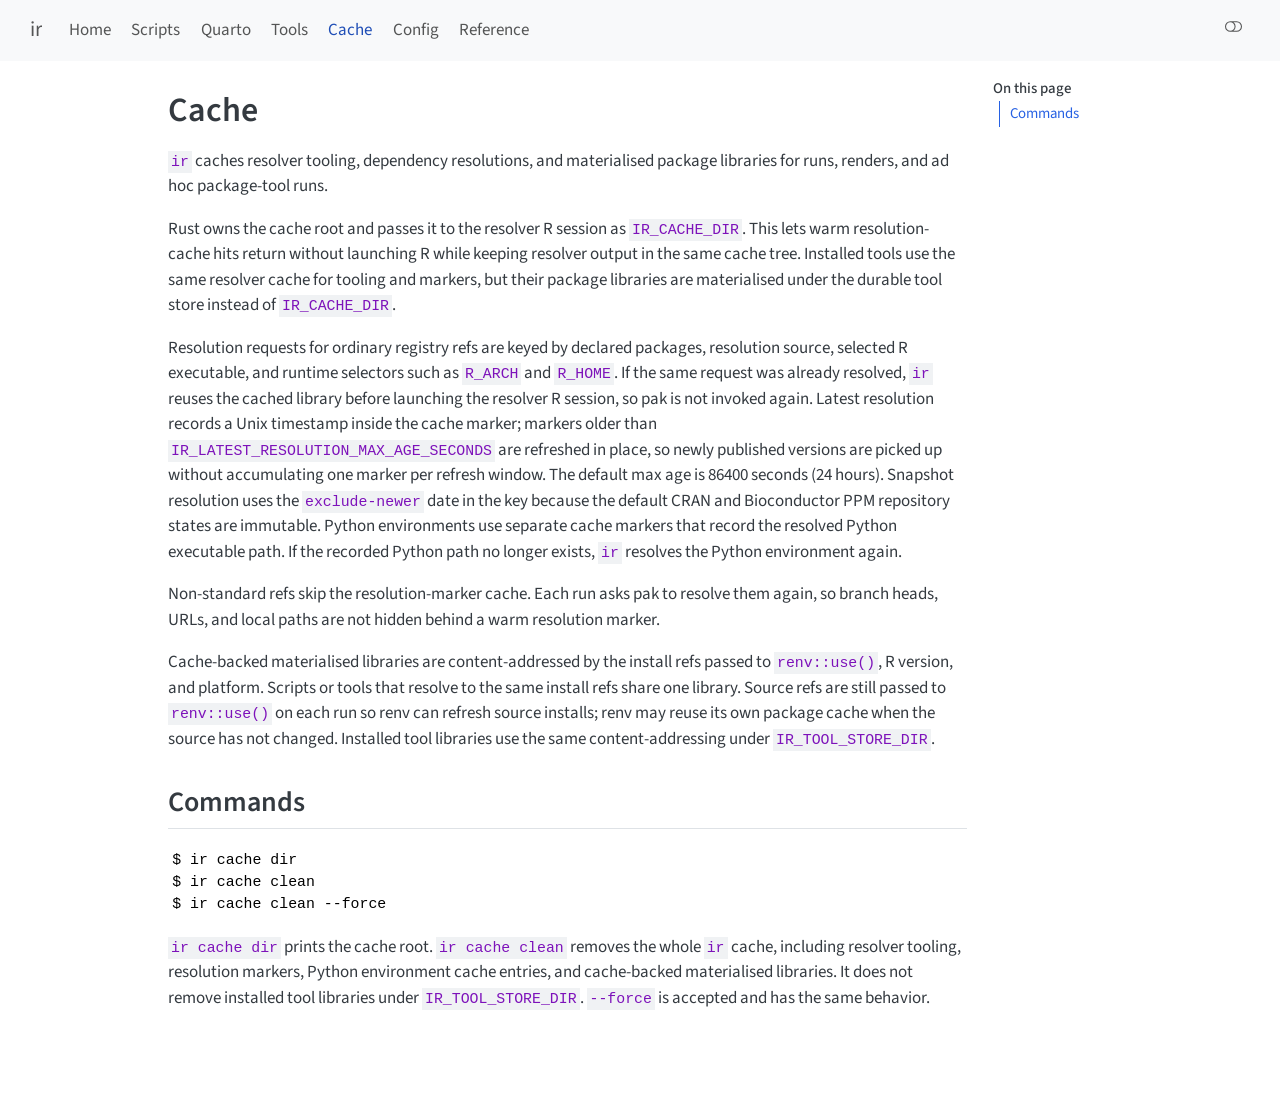
==== commit e6a40d95: "Built site for gh-pages" ====
--- a/cache.html
+++ b/cache.html
@@ -335,7 +335,7 @@
 
 <p><code>ir</code> caches resolver tooling, dependency resolutions, and materialised package libraries for runs, renders, and ad hoc package-tool runs.</p>
 <p>Rust owns the cache root and passes it to the resolver R session as <code>IR_CACHE_DIR</code>. This lets warm resolution-cache hits return without launching R while keeping resolver output in the same cache tree. Installed tools use the same resolver cache for tooling and markers, but their package libraries are materialised under the durable tool store instead of <code>IR_CACHE_DIR</code>.</p>
-<p>Resolution requests for ordinary registry refs are keyed by declared packages, resolution source, selected R executable, and runtime selectors such as <code>R_ARCH</code> and <code>R_HOME</code>. If the same request was already resolved, <code>ir</code> reuses the cached library before launching the resolver R session, so pak is not invoked again. Latest resolution records a Unix timestamp inside the cache marker; markers older than <code>IR_LATEST_RESOLUTION_MAX_AGE_SECONDS</code> are refreshed in place, so newly published versions are picked up without accumulating one marker per refresh window. The default max age is 86400 seconds (24 hours). Snapshot resolution uses the <code>exclude-newer</code> date in the key because that repository state is immutable. Python environments use separate cache markers that record the resolved Python executable path. If the recorded Python path no longer exists, <code>ir</code> resolves the Python environment again.</p>
+<p>Resolution requests for ordinary registry refs are keyed by declared packages, resolution source, selected R executable, and runtime selectors such as <code>R_ARCH</code> and <code>R_HOME</code>. If the same request was already resolved, <code>ir</code> reuses the cached library before launching the resolver R session, so pak is not invoked again. Latest resolution records a Unix timestamp inside the cache marker; markers older than <code>IR_LATEST_RESOLUTION_MAX_AGE_SECONDS</code> are refreshed in place, so newly published versions are picked up without accumulating one marker per refresh window. The default max age is 86400 seconds (24 hours). Snapshot resolution uses the <code>exclude-newer</code> date in the key because the default CRAN and Bioconductor PPM repository states are immutable. Python environments use separate cache markers that record the resolved Python executable path. If the recorded Python path no longer exists, <code>ir</code> resolves the Python environment again.</p>
 <p>Non-standard refs skip the resolution-marker cache. Each run asks pak to resolve them again, so branch heads, URLs, and local paths are not hidden behind a warm resolution marker.</p>
 <p>Cache-backed materialised libraries are content-addressed by the install refs passed to <code>renv::use()</code>, R version, and platform. Scripts or tools that resolve to the same install refs share one library. Source refs are still passed to <code>renv::use()</code> on each run so renv can refresh source installs; renv may reuse its own package cache when the source has not changed. Installed tool libraries use the same content-addressing under <code>IR_TOOL_STORE_DIR</code>.</p>
 <section id="commands" class="level2">
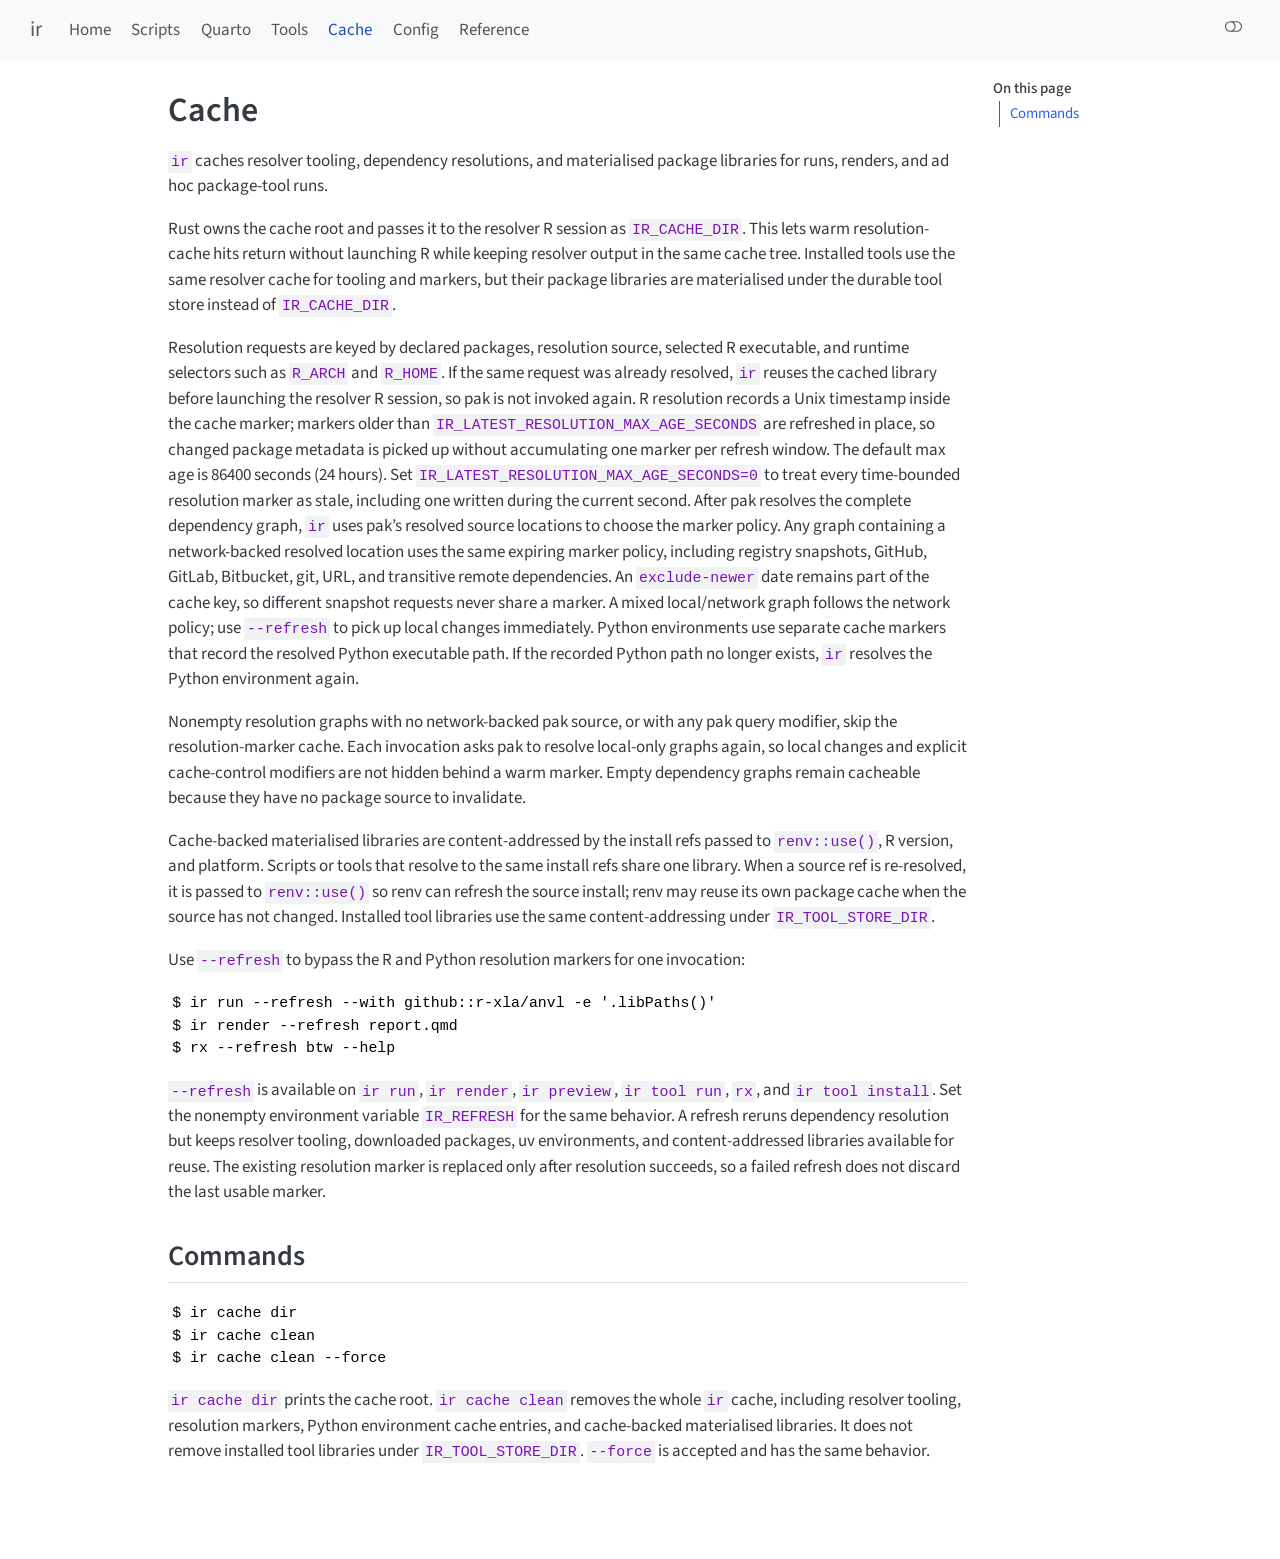
==== commit 3f48ea80: "Built site for gh-pages" ====
--- a/cache.html
+++ b/cache.html
@@ -335,9 +335,14 @@
 
 <p><code>ir</code> caches resolver tooling, dependency resolutions, and materialised package libraries for runs, renders, and ad hoc package-tool runs.</p>
 <p>Rust owns the cache root and passes it to the resolver R session as <code>IR_CACHE_DIR</code>. This lets warm resolution-cache hits return without launching R while keeping resolver output in the same cache tree. Installed tools use the same resolver cache for tooling and markers, but their package libraries are materialised under the durable tool store instead of <code>IR_CACHE_DIR</code>.</p>
-<p>Resolution requests for ordinary registry refs are keyed by declared packages, resolution source, selected R executable, and runtime selectors such as <code>R_ARCH</code> and <code>R_HOME</code>. If the same request was already resolved, <code>ir</code> reuses the cached library before launching the resolver R session, so pak is not invoked again. Latest resolution records a Unix timestamp inside the cache marker; markers older than <code>IR_LATEST_RESOLUTION_MAX_AGE_SECONDS</code> are refreshed in place, so newly published versions are picked up without accumulating one marker per refresh window. The default max age is 86400 seconds (24 hours). Snapshot resolution uses the <code>exclude-newer</code> date in the key because the default CRAN and Bioconductor PPM repository states are immutable. Python environments use separate cache markers that record the resolved Python executable path. If the recorded Python path no longer exists, <code>ir</code> resolves the Python environment again.</p>
-<p>Non-standard refs skip the resolution-marker cache. Each run asks pak to resolve them again, so branch heads, URLs, and local paths are not hidden behind a warm resolution marker.</p>
-<p>Cache-backed materialised libraries are content-addressed by the install refs passed to <code>renv::use()</code>, R version, and platform. Scripts or tools that resolve to the same install refs share one library. Source refs are still passed to <code>renv::use()</code> on each run so renv can refresh source installs; renv may reuse its own package cache when the source has not changed. Installed tool libraries use the same content-addressing under <code>IR_TOOL_STORE_DIR</code>.</p>
+<p>Resolution requests are keyed by declared packages, resolution source, selected R executable, and runtime selectors such as <code>R_ARCH</code> and <code>R_HOME</code>. If the same request was already resolved, <code>ir</code> reuses the cached library before launching the resolver R session, so pak is not invoked again. R resolution records a Unix timestamp inside the cache marker; markers older than <code>IR_LATEST_RESOLUTION_MAX_AGE_SECONDS</code> are refreshed in place, so changed package metadata is picked up without accumulating one marker per refresh window. The default max age is 86400 seconds (24 hours). Set <code>IR_LATEST_RESOLUTION_MAX_AGE_SECONDS=0</code> to treat every time-bounded resolution marker as stale, including one written during the current second. After pak resolves the complete dependency graph, <code>ir</code> uses pak’s resolved source locations to choose the marker policy. Any graph containing a network-backed resolved location uses the same expiring marker policy, including registry snapshots, GitHub, GitLab, Bitbucket, git, URL, and transitive remote dependencies. An <code>exclude-newer</code> date remains part of the cache key, so different snapshot requests never share a marker. A mixed local/network graph follows the network policy; use <code>--refresh</code> to pick up local changes immediately. Python environments use separate cache markers that record the resolved Python executable path. If the recorded Python path no longer exists, <code>ir</code> resolves the Python environment again.</p>
+<p>Nonempty resolution graphs with no network-backed pak source, or with any pak query modifier, skip the resolution-marker cache. Each invocation asks pak to resolve local-only graphs again, so local changes and explicit cache-control modifiers are not hidden behind a warm marker. Empty dependency graphs remain cacheable because they have no package source to invalidate.</p>
+<p>Cache-backed materialised libraries are content-addressed by the install refs passed to <code>renv::use()</code>, R version, and platform. Scripts or tools that resolve to the same install refs share one library. When a source ref is re-resolved, it is passed to <code>renv::use()</code> so renv can refresh the source install; renv may reuse its own package cache when the source has not changed. Installed tool libraries use the same content-addressing under <code>IR_TOOL_STORE_DIR</code>.</p>
+<p>Use <code>--refresh</code> to bypass the R and Python resolution markers for one invocation:</p>
+<pre class="console"><code>$ ir run --refresh --with github::r-xla/anvl -e '.libPaths()'
+$ ir render --refresh report.qmd
+$ rx --refresh btw --help</code></pre>
+<p><code>--refresh</code> is available on <code>ir run</code>, <code>ir render</code>, <code>ir preview</code>, <code>ir tool run</code>, <code>rx</code>, and <code>ir tool install</code>. Set the nonempty environment variable <code>IR_REFRESH</code> for the same behavior. A refresh reruns dependency resolution but keeps resolver tooling, downloaded packages, uv environments, and content-addressed libraries available for reuse. The existing resolution marker is replaced only after resolution succeeds, so a failed refresh does not discard the last usable marker.</p>
 <section id="commands" class="level2">
 <h2 class="anchored" data-anchor-id="commands">Commands</h2>
 <pre class="console"><code>$ ir cache dir
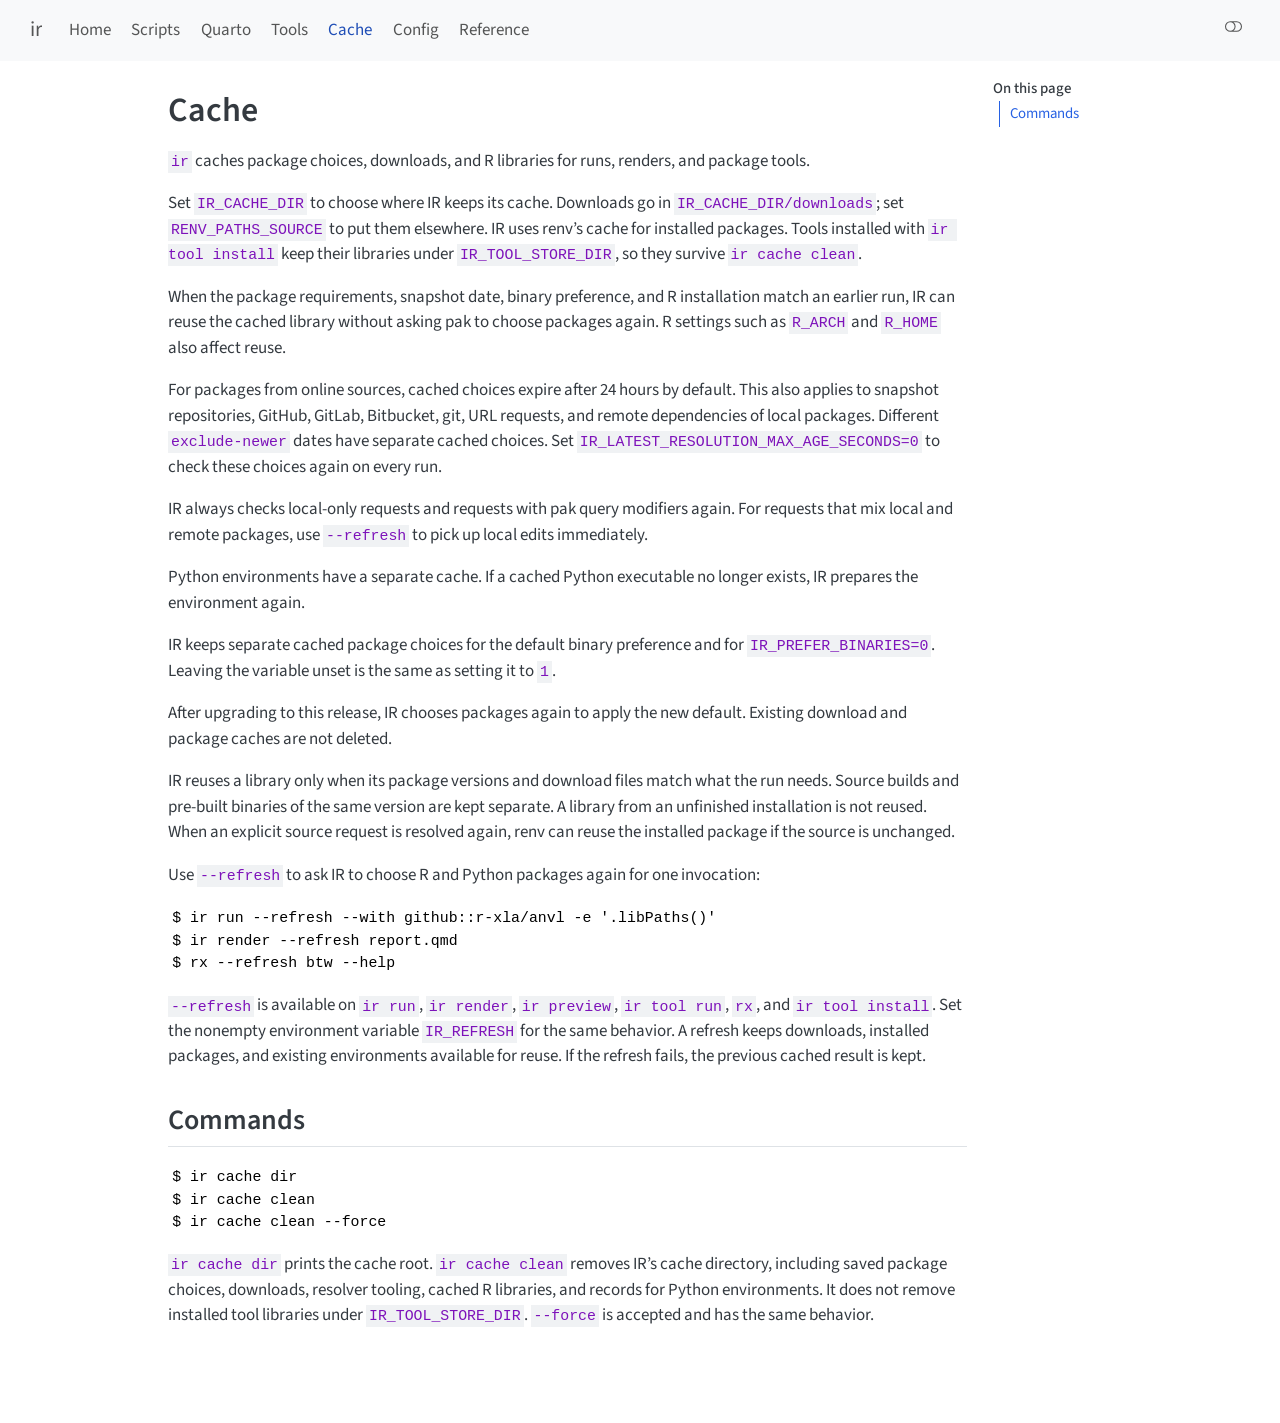
==== commit b90484c2: "Built site for gh-pages" ====
--- a/cache.html
+++ b/cache.html
@@ -47,9 +47,9 @@
 <link href="site_libs/quarto-html/quarto-syntax-highlighting-64a204ab8560d761af7679ceaba22944.css" rel="stylesheet" class="quarto-color-scheme-extra" id="quarto-text-highlighting-styles">
 <script src="site_libs/bootstrap/bootstrap.min.js"></script>
 <link href="site_libs/bootstrap/bootstrap-icons.css" rel="stylesheet">
-<link href="site_libs/bootstrap/bootstrap-953b800d9952cad34f3dacfb44715a02.min.css" rel="stylesheet" append-hash="true" class="quarto-color-scheme" id="quarto-bootstrap" data-mode="light">
-<link href="site_libs/bootstrap/bootstrap-dark-4ed19646e448f51b124ecd4727e6ff6b.min.css" rel="stylesheet" append-hash="true" class="quarto-color-scheme quarto-color-alternate" id="quarto-bootstrap" data-mode="dark">
-<link href="site_libs/bootstrap/bootstrap-953b800d9952cad34f3dacfb44715a02.min.css" rel="stylesheet" append-hash="true" class="quarto-color-scheme-extra" id="quarto-bootstrap" data-mode="light">
+<link href="site_libs/bootstrap/bootstrap-8b4acc9e858250717d89728bfb1b0732.min.css" rel="stylesheet" append-hash="true" class="quarto-color-scheme" id="quarto-bootstrap" data-mode="light">
+<link href="site_libs/bootstrap/bootstrap-dark-b47d5aebbf81f843d1208c4514cbc867.min.css" rel="stylesheet" append-hash="true" class="quarto-color-scheme quarto-color-alternate" id="quarto-bootstrap" data-mode="dark">
+<link href="site_libs/bootstrap/bootstrap-8b4acc9e858250717d89728bfb1b0732.min.css" rel="stylesheet" append-hash="true" class="quarto-color-scheme-extra" id="quarto-bootstrap" data-mode="light">
 <script id="quarto-search-options" type="application/json">{
   "location": "navbar",
   "copy-button": false,
@@ -333,22 +333,26 @@
 </header>
 
 
-<p><code>ir</code> caches resolver tooling, dependency resolutions, and materialised package libraries for runs, renders, and ad hoc package-tool runs.</p>
-<p>Rust owns the cache root and passes it to the resolver R session as <code>IR_CACHE_DIR</code>. This lets warm resolution-cache hits return without launching R while keeping resolver output in the same cache tree. Installed tools use the same resolver cache for tooling and markers, but their package libraries are materialised under the durable tool store instead of <code>IR_CACHE_DIR</code>.</p>
-<p>Resolution requests are keyed by declared packages, resolution source, selected R executable, and runtime selectors such as <code>R_ARCH</code> and <code>R_HOME</code>. If the same request was already resolved, <code>ir</code> reuses the cached library before launching the resolver R session, so pak is not invoked again. R resolution records a Unix timestamp inside the cache marker; markers older than <code>IR_LATEST_RESOLUTION_MAX_AGE_SECONDS</code> are refreshed in place, so changed package metadata is picked up without accumulating one marker per refresh window. The default max age is 86400 seconds (24 hours). Set <code>IR_LATEST_RESOLUTION_MAX_AGE_SECONDS=0</code> to treat every time-bounded resolution marker as stale, including one written during the current second. After pak resolves the complete dependency graph, <code>ir</code> uses pak’s resolved source locations to choose the marker policy. Any graph containing a network-backed resolved location uses the same expiring marker policy, including registry snapshots, GitHub, GitLab, Bitbucket, git, URL, and transitive remote dependencies. An <code>exclude-newer</code> date remains part of the cache key, so different snapshot requests never share a marker. A mixed local/network graph follows the network policy; use <code>--refresh</code> to pick up local changes immediately. Python environments use separate cache markers that record the resolved Python executable path. If the recorded Python path no longer exists, <code>ir</code> resolves the Python environment again.</p>
-<p>Nonempty resolution graphs with no network-backed pak source, or with any pak query modifier, skip the resolution-marker cache. Each invocation asks pak to resolve local-only graphs again, so local changes and explicit cache-control modifiers are not hidden behind a warm marker. Empty dependency graphs remain cacheable because they have no package source to invalidate.</p>
-<p>Cache-backed materialised libraries are content-addressed by the install refs passed to <code>renv::use()</code>, R version, and platform. Scripts or tools that resolve to the same install refs share one library. When a source ref is re-resolved, it is passed to <code>renv::use()</code> so renv can refresh the source install; renv may reuse its own package cache when the source has not changed. Installed tool libraries use the same content-addressing under <code>IR_TOOL_STORE_DIR</code>.</p>
-<p>Use <code>--refresh</code> to bypass the R and Python resolution markers for one invocation:</p>
+<p><code>ir</code> caches package choices, downloads, and R libraries for runs, renders, and package tools.</p>
+<p>Set <code>IR_CACHE_DIR</code> to choose where IR keeps its cache. Downloads go in <code>IR_CACHE_DIR/downloads</code>; set <code>RENV_PATHS_SOURCE</code> to put them elsewhere. IR uses renv’s cache for installed packages. Tools installed with <code>ir tool install</code> keep their libraries under <code>IR_TOOL_STORE_DIR</code>, so they survive <code>ir cache clean</code>.</p>
+<p>When the package requirements, snapshot date, binary preference, and R installation match an earlier run, IR can reuse the cached library without asking pak to choose packages again. R settings such as <code>R_ARCH</code> and <code>R_HOME</code> also affect reuse.</p>
+<p>For packages from online sources, cached choices expire after 24 hours by default. This also applies to snapshot repositories, GitHub, GitLab, Bitbucket, git, URL requests, and remote dependencies of local packages. Different <code>exclude-newer</code> dates have separate cached choices. Set <code>IR_LATEST_RESOLUTION_MAX_AGE_SECONDS=0</code> to check these choices again on every run.</p>
+<p>IR always checks local-only requests and requests with pak query modifiers again. For requests that mix local and remote packages, use <code>--refresh</code> to pick up local edits immediately.</p>
+<p>Python environments have a separate cache. If a cached Python executable no longer exists, IR prepares the environment again.</p>
+<p>IR keeps separate cached package choices for the default binary preference and for <code>IR_PREFER_BINARIES=0</code>. Leaving the variable unset is the same as setting it to <code>1</code>.</p>
+<p>After upgrading to this release, IR chooses packages again to apply the new default. Existing download and package caches are not deleted.</p>
+<p>IR reuses a library only when its package versions and download files match what the run needs. Source builds and pre-built binaries of the same version are kept separate. A library from an unfinished installation is not reused. When an explicit source request is resolved again, renv can reuse the installed package if the source is unchanged.</p>
+<p>Use <code>--refresh</code> to ask IR to choose R and Python packages again for one invocation:</p>
 <pre class="console"><code>$ ir run --refresh --with github::r-xla/anvl -e '.libPaths()'
 $ ir render --refresh report.qmd
 $ rx --refresh btw --help</code></pre>
-<p><code>--refresh</code> is available on <code>ir run</code>, <code>ir render</code>, <code>ir preview</code>, <code>ir tool run</code>, <code>rx</code>, and <code>ir tool install</code>. Set the nonempty environment variable <code>IR_REFRESH</code> for the same behavior. A refresh reruns dependency resolution but keeps resolver tooling, downloaded packages, uv environments, and content-addressed libraries available for reuse. The existing resolution marker is replaced only after resolution succeeds, so a failed refresh does not discard the last usable marker.</p>
+<p><code>--refresh</code> is available on <code>ir run</code>, <code>ir render</code>, <code>ir preview</code>, <code>ir tool run</code>, <code>rx</code>, and <code>ir tool install</code>. Set the nonempty environment variable <code>IR_REFRESH</code> for the same behavior. A refresh keeps downloads, installed packages, and existing environments available for reuse. If the refresh fails, the previous cached result is kept.</p>
 <section id="commands" class="level2">
 <h2 class="anchored" data-anchor-id="commands">Commands</h2>
 <pre class="console"><code>$ ir cache dir
 $ ir cache clean
 $ ir cache clean --force</code></pre>
-<p><code>ir cache dir</code> prints the cache root. <code>ir cache clean</code> removes the whole <code>ir</code> cache, including resolver tooling, resolution markers, Python environment cache entries, and cache-backed materialised libraries. It does not remove installed tool libraries under <code>IR_TOOL_STORE_DIR</code>. <code>--force</code> is accepted and has the same behavior.</p>
+<p><code>ir cache dir</code> prints the cache root. <code>ir cache clean</code> removes IR’s cache directory, including saved package choices, downloads, resolver tooling, cached R libraries, and records for Python environments. It does not remove installed tool libraries under <code>IR_TOOL_STORE_DIR</code>. <code>--force</code> is accepted and has the same behavior.</p>
 
 
 </section>
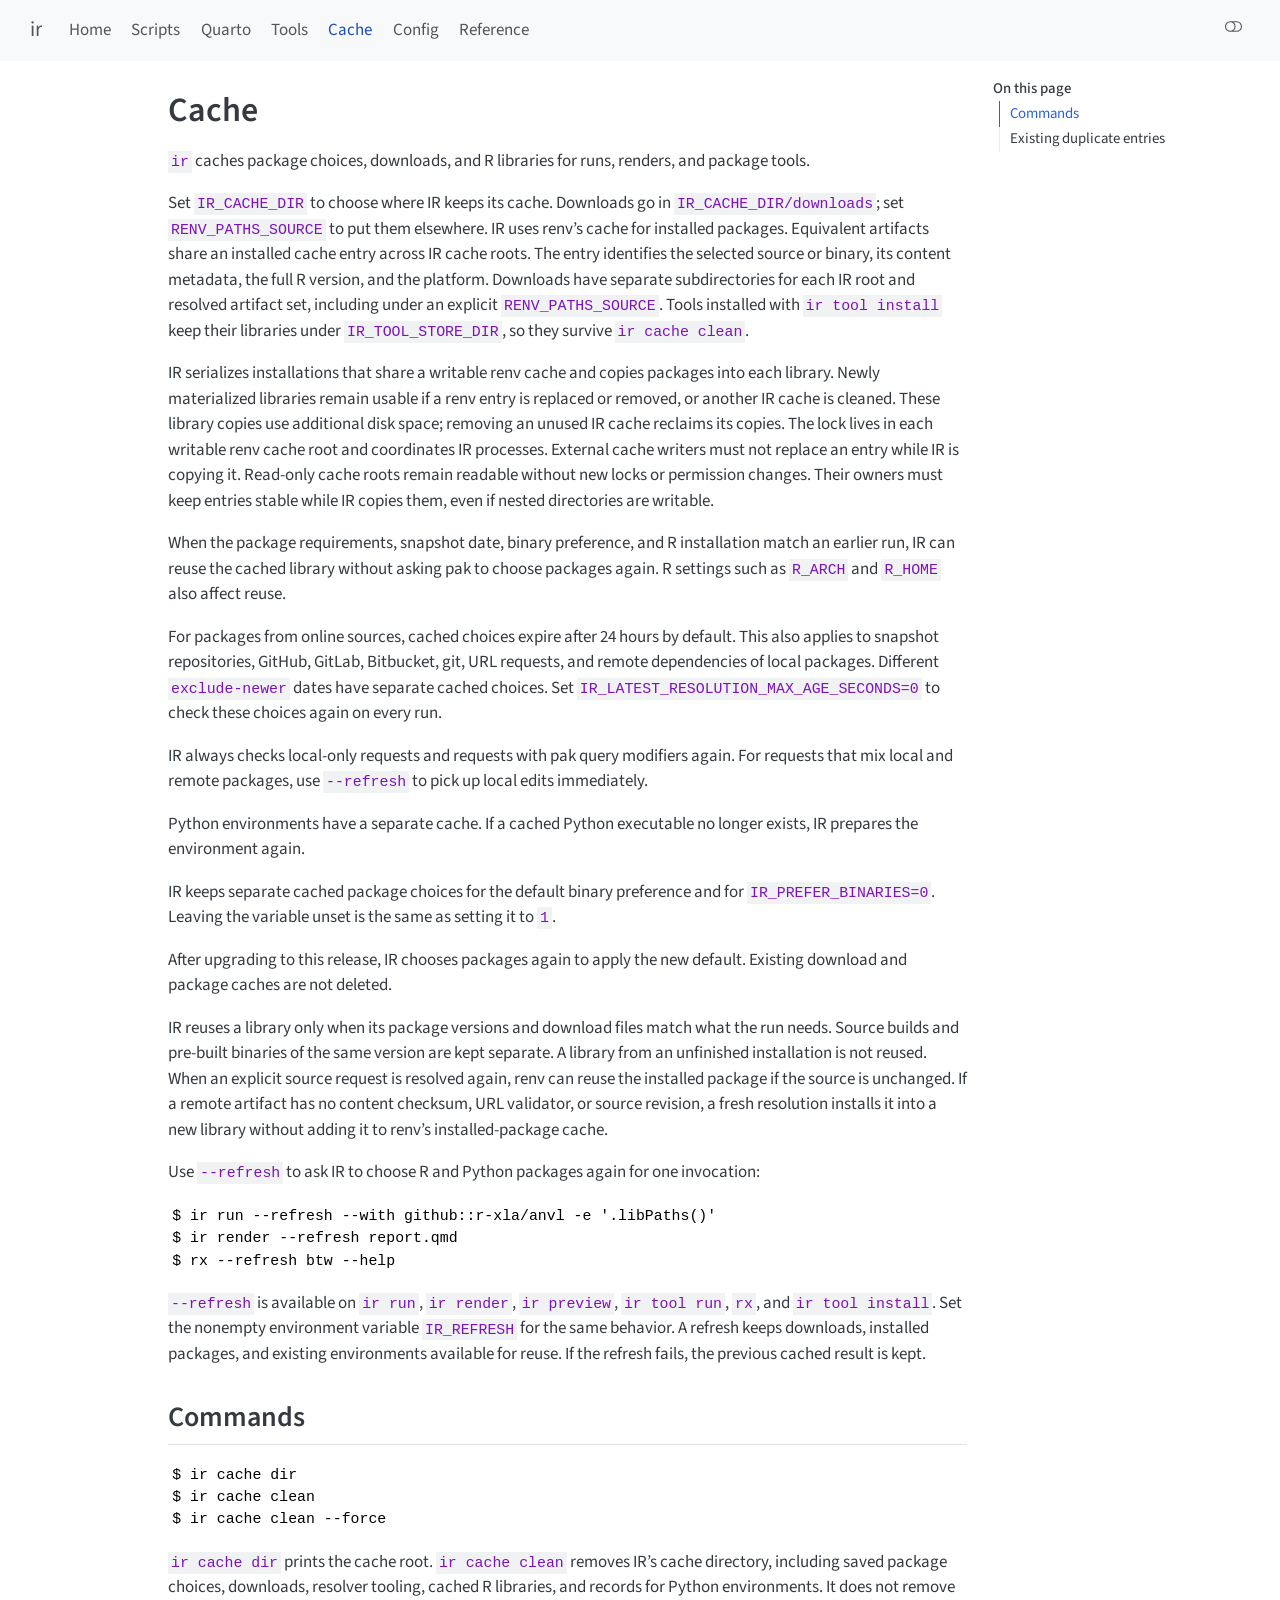
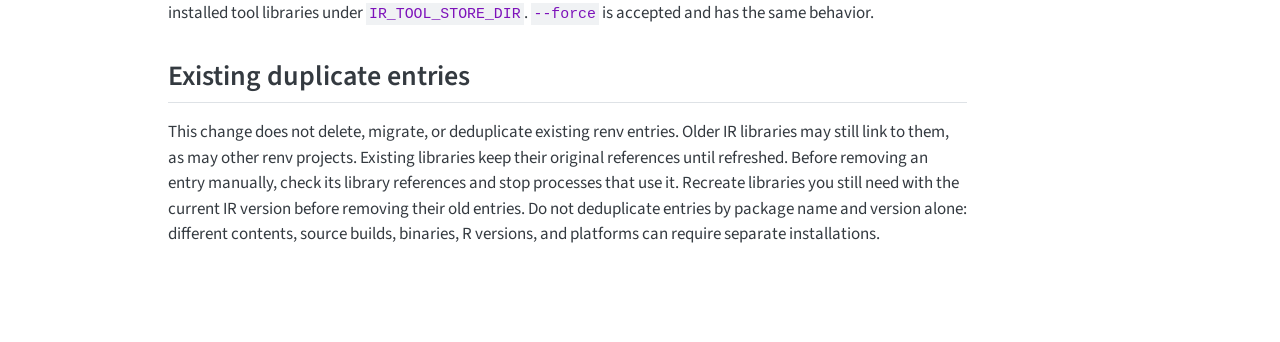
==== commit 7f3a1618: "Built site for gh-pages" ====
--- a/cache.html
+++ b/cache.html
@@ -2,7 +2,7 @@
 <html xmlns="http://www.w3.org/1999/xhtml" lang="en" xml:lang="en"><head>
 
 <meta charset="utf-8">
-<meta name="generator" content="quarto-1.10.18">
+<meta name="generator" content="quarto-1.10.19">
 
 <meta name="viewport" content="width=device-width, initial-scale=1.0, user-scalable=yes">
 
@@ -42,14 +42,14 @@
 <script src="site_libs/quarto-html/tippy.umd.min.js"></script>
 <script src="site_libs/quarto-html/anchor.min.js"></script>
 <link href="site_libs/quarto-html/tippy.css" rel="stylesheet">
-<link href="site_libs/quarto-html/quarto-syntax-highlighting-64a204ab8560d761af7679ceaba22944.css" rel="stylesheet" class="quarto-color-scheme" id="quarto-text-highlighting-styles">
-<link href="site_libs/quarto-html/quarto-syntax-highlighting-dark-b85bc7c33db8c58e0ec93c3465666fed.css" rel="stylesheet" class="quarto-color-scheme quarto-color-alternate" id="quarto-text-highlighting-styles">
-<link href="site_libs/quarto-html/quarto-syntax-highlighting-64a204ab8560d761af7679ceaba22944.css" rel="stylesheet" class="quarto-color-scheme-extra" id="quarto-text-highlighting-styles">
+<link href="site_libs/quarto-html/quarto-syntax-highlighting-bf27225e3a48a9273f3daa8f8e829971.css" rel="stylesheet" class="quarto-color-scheme" id="quarto-text-highlighting-styles">
+<link href="site_libs/quarto-html/quarto-syntax-highlighting-dark-b626d73c4c936ccc3cb08be7d45d1df6.css" rel="stylesheet" class="quarto-color-scheme quarto-color-alternate" id="quarto-text-highlighting-styles">
+<link href="site_libs/quarto-html/quarto-syntax-highlighting-bf27225e3a48a9273f3daa8f8e829971.css" rel="stylesheet" class="quarto-color-scheme-extra" id="quarto-text-highlighting-styles">
 <script src="site_libs/bootstrap/bootstrap.min.js"></script>
 <link href="site_libs/bootstrap/bootstrap-icons.css" rel="stylesheet">
-<link href="site_libs/bootstrap/bootstrap-8b4acc9e858250717d89728bfb1b0732.min.css" rel="stylesheet" append-hash="true" class="quarto-color-scheme" id="quarto-bootstrap" data-mode="light">
-<link href="site_libs/bootstrap/bootstrap-dark-b47d5aebbf81f843d1208c4514cbc867.min.css" rel="stylesheet" append-hash="true" class="quarto-color-scheme quarto-color-alternate" id="quarto-bootstrap" data-mode="dark">
-<link href="site_libs/bootstrap/bootstrap-8b4acc9e858250717d89728bfb1b0732.min.css" rel="stylesheet" append-hash="true" class="quarto-color-scheme-extra" id="quarto-bootstrap" data-mode="light">
+<link href="site_libs/bootstrap/bootstrap-a3be67685771c938a0418ca264cbb6eb.min.css" rel="stylesheet" append-hash="true" class="quarto-color-scheme" id="quarto-bootstrap" data-mode="light">
+<link href="site_libs/bootstrap/bootstrap-dark-8b6599077d0285e0748ff4629e4fe113.min.css" rel="stylesheet" append-hash="true" class="quarto-color-scheme quarto-color-alternate" id="quarto-bootstrap" data-mode="dark">
+<link href="site_libs/bootstrap/bootstrap-a3be67685771c938a0418ca264cbb6eb.min.css" rel="stylesheet" append-hash="true" class="quarto-color-scheme-extra" id="quarto-bootstrap" data-mode="light">
 <script id="quarto-search-options" type="application/json">{
   "location": "navbar",
   "copy-button": false,
@@ -307,6 +307,7 @@
    
   <ul>
   <li><a href="#commands" id="toc-commands" class="nav-link active" data-scroll-target="#commands">Commands</a></li>
+  <li><a href="#existing-duplicate-entries" id="toc-existing-duplicate-entries" class="nav-link" data-scroll-target="#existing-duplicate-entries">Existing duplicate entries</a></li>
   </ul>
 </nav>
     </div>
@@ -334,14 +335,15 @@
 
 
 <p><code>ir</code> caches package choices, downloads, and R libraries for runs, renders, and package tools.</p>
-<p>Set <code>IR_CACHE_DIR</code> to choose where IR keeps its cache. Downloads go in <code>IR_CACHE_DIR/downloads</code>; set <code>RENV_PATHS_SOURCE</code> to put them elsewhere. IR uses renv’s cache for installed packages. Tools installed with <code>ir tool install</code> keep their libraries under <code>IR_TOOL_STORE_DIR</code>, so they survive <code>ir cache clean</code>.</p>
+<p>Set <code>IR_CACHE_DIR</code> to choose where IR keeps its cache. Downloads go in <code>IR_CACHE_DIR/downloads</code>; set <code>RENV_PATHS_SOURCE</code> to put them elsewhere. IR uses renv’s cache for installed packages. Equivalent artifacts share an installed cache entry across IR cache roots. The entry identifies the selected source or binary, its content metadata, the full R version, and the platform. Downloads have separate subdirectories for each IR root and resolved artifact set, including under an explicit <code>RENV_PATHS_SOURCE</code>. Tools installed with <code>ir tool install</code> keep their libraries under <code>IR_TOOL_STORE_DIR</code>, so they survive <code>ir cache clean</code>.</p>
+<p>IR serializes installations that share a writable renv cache and copies packages into each library. Newly materialized libraries remain usable if a renv entry is replaced or removed, or another IR cache is cleaned. These library copies use additional disk space; removing an unused IR cache reclaims its copies. The lock lives in each writable renv cache root and coordinates IR processes. External cache writers must not replace an entry while IR is copying it. Read-only cache roots remain readable without new locks or permission changes. Their owners must keep entries stable while IR copies them, even if nested directories are writable.</p>
 <p>When the package requirements, snapshot date, binary preference, and R installation match an earlier run, IR can reuse the cached library without asking pak to choose packages again. R settings such as <code>R_ARCH</code> and <code>R_HOME</code> also affect reuse.</p>
 <p>For packages from online sources, cached choices expire after 24 hours by default. This also applies to snapshot repositories, GitHub, GitLab, Bitbucket, git, URL requests, and remote dependencies of local packages. Different <code>exclude-newer</code> dates have separate cached choices. Set <code>IR_LATEST_RESOLUTION_MAX_AGE_SECONDS=0</code> to check these choices again on every run.</p>
 <p>IR always checks local-only requests and requests with pak query modifiers again. For requests that mix local and remote packages, use <code>--refresh</code> to pick up local edits immediately.</p>
 <p>Python environments have a separate cache. If a cached Python executable no longer exists, IR prepares the environment again.</p>
 <p>IR keeps separate cached package choices for the default binary preference and for <code>IR_PREFER_BINARIES=0</code>. Leaving the variable unset is the same as setting it to <code>1</code>.</p>
 <p>After upgrading to this release, IR chooses packages again to apply the new default. Existing download and package caches are not deleted.</p>
-<p>IR reuses a library only when its package versions and download files match what the run needs. Source builds and pre-built binaries of the same version are kept separate. A library from an unfinished installation is not reused. When an explicit source request is resolved again, renv can reuse the installed package if the source is unchanged.</p>
+<p>IR reuses a library only when its package versions and download files match what the run needs. Source builds and pre-built binaries of the same version are kept separate. A library from an unfinished installation is not reused. When an explicit source request is resolved again, renv can reuse the installed package if the source is unchanged. If a remote artifact has no content checksum, URL validator, or source revision, a fresh resolution installs it into a new library without adding it to renv’s installed-package cache.</p>
 <p>Use <code>--refresh</code> to ask IR to choose R and Python packages again for one invocation:</p>
 <pre class="console"><code>$ ir run --refresh --with github::r-xla/anvl -e '.libPaths()'
 $ ir render --refresh report.qmd
@@ -353,6 +355,10 @@
 $ ir cache clean
 $ ir cache clean --force</code></pre>
 <p><code>ir cache dir</code> prints the cache root. <code>ir cache clean</code> removes IR’s cache directory, including saved package choices, downloads, resolver tooling, cached R libraries, and records for Python environments. It does not remove installed tool libraries under <code>IR_TOOL_STORE_DIR</code>. <code>--force</code> is accepted and has the same behavior.</p>
+</section>
+<section id="existing-duplicate-entries" class="level2">
+<h2 class="anchored" data-anchor-id="existing-duplicate-entries">Existing duplicate entries</h2>
+<p>This change does not delete, migrate, or deduplicate existing renv entries. Older IR libraries may still link to them, as may other renv projects. Existing libraries keep their original references until refreshed. Before removing an entry manually, check its library references and stop processes that use it. Recreate libraries you still need with the current IR version before removing their old entries. Do not deduplicate entries by package name and version alone: different contents, source builds, binaries, R versions, and platforms can require separate installations.</p>
 
 
 </section>
--- a/site_libs/quarto-html/quarto-syntax-highlighting-bf27225e3a48a9273f3daa8f8e829971.css
+++ b/site_libs/quarto-html/quarto-syntax-highlighting-bf27225e3a48a9273f3daa8f8e829971.css
@@ -0,0 +1,236 @@
+/* quarto syntax highlight colors */
+:root {
+  --quarto-hl-ot-color: #003B4F;
+  --quarto-hl-at-color: #657422;
+  --quarto-hl-ss-color: #20794D;
+  --quarto-hl-an-color: #5E5E5E;
+  --quarto-hl-fu-color: #4758AB;
+  --quarto-hl-st-color: #20794D;
+  --quarto-hl-cf-color: #003B4F;
+  --quarto-hl-op-color: #5E5E5E;
+  --quarto-hl-er-color: #AD0000;
+  --quarto-hl-bn-color: #AD0000;
+  --quarto-hl-al-color: #AD0000;
+  --quarto-hl-va-color: #111111;
+  --quarto-hl-bu-color: inherit;
+  --quarto-hl-ex-color: inherit;
+  --quarto-hl-pp-color: #AD0000;
+  --quarto-hl-in-color: #5E5E5E;
+  --quarto-hl-vs-color: #20794D;
+  --quarto-hl-wa-color: #5E5E5E;
+  --quarto-hl-do-color: #5E5E5E;
+  --quarto-hl-im-color: #00769E;
+  --quarto-hl-ch-color: #20794D;
+  --quarto-hl-dt-color: #AD0000;
+  --quarto-hl-fl-color: #AD0000;
+  --quarto-hl-co-color: #5E5E5E;
+  --quarto-hl-cv-color: #5E5E5E;
+  --quarto-hl-cn-color: #8f5902;
+  --quarto-hl-sc-color: #5E5E5E;
+  --quarto-hl-dv-color: #AD0000;
+  --quarto-hl-kw-color: #003B4F;
+}
+
+/* other quarto variables */
+:root {
+  --quarto-font-monospace: SFMono-Regular, Menlo, Monaco, Consolas, "Liberation Mono", "Courier New", monospace;
+}
+
+/* syntax highlight based on Pandoc's rules */
+pre > code.sourceCode > span {
+  color: #003B4F;
+}
+
+code.sourceCode > span {
+  color: #003B4F;
+}
+
+div.sourceCode,
+div.sourceCode pre.sourceCode {
+  color: #003B4F;
+}
+
+/* Normal */
+code span {
+  color: #003B4F;
+}
+
+/* Alert */
+code span.al {
+  color: #AD0000;
+  font-style: inherit;
+}
+
+/* Annotation */
+code span.an {
+  color: #5E5E5E;
+  font-style: inherit;
+}
+
+/* Attribute */
+code span.at {
+  color: #657422;
+  font-style: inherit;
+}
+
+/* BaseN */
+code span.bn {
+  color: #AD0000;
+  font-style: inherit;
+}
+
+/* BuiltIn */
+code span.bu {
+  font-style: inherit;
+}
+
+/* ControlFlow */
+code span.cf {
+  color: #003B4F;
+  font-weight: bold;
+  font-style: inherit;
+}
+
+/* Char */
+code span.ch {
+  color: #20794D;
+  font-style: inherit;
+}
+
+/* Constant */
+code span.cn {
+  color: #8f5902;
+  font-style: inherit;
+}
+
+/* Comment */
+code span.co {
+  color: #5E5E5E;
+  font-style: inherit;
+}
+
+/* CommentVar */
+code span.cv {
+  color: #5E5E5E;
+  font-style: italic;
+}
+
+/* Documentation */
+code span.do {
+  color: #5E5E5E;
+  font-style: italic;
+}
+
+/* DataType */
+code span.dt {
+  color: #AD0000;
+  font-style: inherit;
+}
+
+/* DecVal */
+code span.dv {
+  color: #AD0000;
+  font-style: inherit;
+}
+
+/* Error */
+code span.er {
+  color: #AD0000;
+  font-style: inherit;
+}
+
+/* Extension */
+code span.ex {
+  font-style: inherit;
+}
+
+/* Float */
+code span.fl {
+  color: #AD0000;
+  font-style: inherit;
+}
+
+/* Function */
+code span.fu {
+  color: #4758AB;
+  font-style: inherit;
+}
+
+/* Import */
+code span.im {
+  color: #00769E;
+  font-style: inherit;
+}
+
+/* Information */
+code span.in {
+  color: #5E5E5E;
+  font-style: inherit;
+}
+
+/* Keyword */
+code span.kw {
+  color: #003B4F;
+  font-weight: bold;
+  font-style: inherit;
+}
+
+/* Operator */
+code span.op {
+  color: #5E5E5E;
+  font-style: inherit;
+}
+
+/* Other */
+code span.ot {
+  color: #003B4F;
+  font-style: inherit;
+}
+
+/* Preprocessor */
+code span.pp {
+  color: #AD0000;
+  font-style: inherit;
+}
+
+/* SpecialChar */
+code span.sc {
+  color: #5E5E5E;
+  font-style: inherit;
+}
+
+/* SpecialString */
+code span.ss {
+  color: #20794D;
+  font-style: inherit;
+}
+
+/* String */
+code span.st {
+  color: #20794D;
+  font-style: inherit;
+}
+
+/* Variable */
+code span.va {
+  color: #111111;
+  font-style: inherit;
+}
+
+/* VerbatimString */
+code span.vs {
+  color: #20794D;
+  font-style: inherit;
+}
+
+/* Warning */
+code span.wa {
+  color: #5E5E5E;
+  font-style: italic;
+}
+
+.prevent-inlining {
+  content: "</";
+}
+
+/*# sourceMappingURL=8be38f48d34c45af72792cbd699585e7.css.map */
--- a/site_libs/quarto-html/quarto-syntax-highlighting-dark-b626d73c4c936ccc3cb08be7d45d1df6.css
+++ b/site_libs/quarto-html/quarto-syntax-highlighting-dark-b626d73c4c936ccc3cb08be7d45d1df6.css
@@ -0,0 +1,219 @@
+/* quarto syntax highlight colors */
+:root {
+  --quarto-hl-al-color: #f07178;
+  --quarto-hl-an-color: #d4d0ab;
+  --quarto-hl-at-color: #00e0e0;
+  --quarto-hl-bn-color: #d4d0ab;
+  --quarto-hl-bu-color: #abe338;
+  --quarto-hl-ch-color: #abe338;
+  --quarto-hl-co-color: #f8f8f2;
+  --quarto-hl-cv-color: #ffd700;
+  --quarto-hl-cn-color: #ffd700;
+  --quarto-hl-cf-color: #ffa07a;
+  --quarto-hl-dt-color: #ffa07a;
+  --quarto-hl-dv-color: #d4d0ab;
+  --quarto-hl-do-color: #f8f8f2;
+  --quarto-hl-er-color: #f07178;
+  --quarto-hl-ex-color: #00e0e0;
+  --quarto-hl-fl-color: #d4d0ab;
+  --quarto-hl-fu-color: #ffa07a;
+  --quarto-hl-im-color: #abe338;
+  --quarto-hl-in-color: #d4d0ab;
+  --quarto-hl-kw-color: #ffa07a;
+  --quarto-hl-op-color: #ffa07a;
+  --quarto-hl-ot-color: #00e0e0;
+  --quarto-hl-pp-color: #dcc6e0;
+  --quarto-hl-re-color: #00e0e0;
+  --quarto-hl-sc-color: #abe338;
+  --quarto-hl-ss-color: #abe338;
+  --quarto-hl-st-color: #abe338;
+  --quarto-hl-va-color: #00e0e0;
+  --quarto-hl-vs-color: #abe338;
+  --quarto-hl-wa-color: #dcc6e0;
+}
+
+/* other quarto variables */
+:root {
+  --quarto-font-monospace: SFMono-Regular, Menlo, Monaco, Consolas, "Liberation Mono", "Courier New", monospace;
+}
+
+/* syntax highlight based on Pandoc's rules */
+pre > code.sourceCode > span {
+  color: #f8f8f2;
+}
+
+code.sourceCode > span {
+  color: #f8f8f2;
+}
+
+div.sourceCode,
+div.sourceCode pre.sourceCode {
+  color: #f8f8f2;
+}
+
+/* Normal */
+code span {
+  color: #f8f8f2;
+}
+
+/* Alert */
+code span.al {
+  color: #f07178;
+}
+
+/* Annotation */
+code span.an {
+  color: #d4d0ab;
+}
+
+/* Attribute */
+code span.at {
+  color: #00e0e0;
+}
+
+/* BaseN */
+code span.bn {
+  color: #d4d0ab;
+}
+
+/* BuiltIn */
+code span.bu {
+  color: #abe338;
+}
+
+/* ControlFlow */
+code span.cf {
+  font-weight: bold;
+  color: #ffa07a;
+}
+
+/* Char */
+code span.ch {
+  color: #abe338;
+}
+
+/* Constant */
+code span.cn {
+  color: #ffd700;
+}
+
+/* Comment */
+code span.co {
+  font-style: italic;
+  color: #f8f8f2;
+}
+
+/* CommentVar */
+code span.cv {
+  color: #ffd700;
+}
+
+/* Documentation */
+code span.do {
+  color: #f8f8f2;
+}
+
+/* DataType */
+code span.dt {
+  color: #ffa07a;
+}
+
+/* DecVal */
+code span.dv {
+  color: #d4d0ab;
+}
+
+/* Error */
+code span.er {
+  color: #f07178;
+  text-decoration: underline;
+}
+
+/* Extension */
+code span.ex {
+  font-weight: bold;
+  color: #00e0e0;
+}
+
+/* Float */
+code span.fl {
+  color: #d4d0ab;
+}
+
+/* Function */
+code span.fu {
+  color: #ffa07a;
+}
+
+/* Import */
+code span.im {
+  color: #abe338;
+}
+
+/* Information */
+code span.in {
+  color: #d4d0ab;
+}
+
+/* Keyword */
+code span.kw {
+  font-weight: bold;
+  color: #ffa07a;
+}
+
+/* Operator */
+code span.op {
+  color: #ffa07a;
+}
+
+/* Other */
+code span.ot {
+  color: #00e0e0;
+}
+
+/* Preprocessor */
+code span.pp {
+  color: #dcc6e0;
+}
+
+/* RegionMarker */
+code span.re {
+  background-color: #f8f8f2;
+  color: #00e0e0;
+}
+
+/* SpecialChar */
+code span.sc {
+  color: #abe338;
+}
+
+/* SpecialString */
+code span.ss {
+  color: #abe338;
+}
+
+/* String */
+code span.st {
+  color: #abe338;
+}
+
+/* Variable */
+code span.va {
+  color: #00e0e0;
+}
+
+/* VerbatimString */
+code span.vs {
+  color: #abe338;
+}
+
+/* Warning */
+code span.wa {
+  color: #dcc6e0;
+}
+
+.prevent-inlining {
+  content: "</";
+}
+
+/*# sourceMappingURL=a269c63e8167c3ae395728e86feb0848.css.map */
--- a/site_libs/quarto-html/quarto-syntax-highlighting-bf27225e3a48a9273f3daa8f8e829971.css
+++ b/site_libs/quarto-html/quarto-syntax-highlighting-bf27225e3a48a9273f3daa8f8e829971.css
@@ -0,0 +1,236 @@
+/* quarto syntax highlight colors */
+:root {
+  --quarto-hl-ot-color: #003B4F;
+  --quarto-hl-at-color: #657422;
+  --quarto-hl-ss-color: #20794D;
+  --quarto-hl-an-color: #5E5E5E;
+  --quarto-hl-fu-color: #4758AB;
+  --quarto-hl-st-color: #20794D;
+  --quarto-hl-cf-color: #003B4F;
+  --quarto-hl-op-color: #5E5E5E;
+  --quarto-hl-er-color: #AD0000;
+  --quarto-hl-bn-color: #AD0000;
+  --quarto-hl-al-color: #AD0000;
+  --quarto-hl-va-color: #111111;
+  --quarto-hl-bu-color: inherit;
+  --quarto-hl-ex-color: inherit;
+  --quarto-hl-pp-color: #AD0000;
+  --quarto-hl-in-color: #5E5E5E;
+  --quarto-hl-vs-color: #20794D;
+  --quarto-hl-wa-color: #5E5E5E;
+  --quarto-hl-do-color: #5E5E5E;
+  --quarto-hl-im-color: #00769E;
+  --quarto-hl-ch-color: #20794D;
+  --quarto-hl-dt-color: #AD0000;
+  --quarto-hl-fl-color: #AD0000;
+  --quarto-hl-co-color: #5E5E5E;
+  --quarto-hl-cv-color: #5E5E5E;
+  --quarto-hl-cn-color: #8f5902;
+  --quarto-hl-sc-color: #5E5E5E;
+  --quarto-hl-dv-color: #AD0000;
+  --quarto-hl-kw-color: #003B4F;
+}
+
+/* other quarto variables */
+:root {
+  --quarto-font-monospace: SFMono-Regular, Menlo, Monaco, Consolas, "Liberation Mono", "Courier New", monospace;
+}
+
+/* syntax highlight based on Pandoc's rules */
+pre > code.sourceCode > span {
+  color: #003B4F;
+}
+
+code.sourceCode > span {
+  color: #003B4F;
+}
+
+div.sourceCode,
+div.sourceCode pre.sourceCode {
+  color: #003B4F;
+}
+
+/* Normal */
+code span {
+  color: #003B4F;
+}
+
+/* Alert */
+code span.al {
+  color: #AD0000;
+  font-style: inherit;
+}
+
+/* Annotation */
+code span.an {
+  color: #5E5E5E;
+  font-style: inherit;
+}
+
+/* Attribute */
+code span.at {
+  color: #657422;
+  font-style: inherit;
+}
+
+/* BaseN */
+code span.bn {
+  color: #AD0000;
+  font-style: inherit;
+}
+
+/* BuiltIn */
+code span.bu {
+  font-style: inherit;
+}
+
+/* ControlFlow */
+code span.cf {
+  color: #003B4F;
+  font-weight: bold;
+  font-style: inherit;
+}
+
+/* Char */
+code span.ch {
+  color: #20794D;
+  font-style: inherit;
+}
+
+/* Constant */
+code span.cn {
+  color: #8f5902;
+  font-style: inherit;
+}
+
+/* Comment */
+code span.co {
+  color: #5E5E5E;
+  font-style: inherit;
+}
+
+/* CommentVar */
+code span.cv {
+  color: #5E5E5E;
+  font-style: italic;
+}
+
+/* Documentation */
+code span.do {
+  color: #5E5E5E;
+  font-style: italic;
+}
+
+/* DataType */
+code span.dt {
+  color: #AD0000;
+  font-style: inherit;
+}
+
+/* DecVal */
+code span.dv {
+  color: #AD0000;
+  font-style: inherit;
+}
+
+/* Error */
+code span.er {
+  color: #AD0000;
+  font-style: inherit;
+}
+
+/* Extension */
+code span.ex {
+  font-style: inherit;
+}
+
+/* Float */
+code span.fl {
+  color: #AD0000;
+  font-style: inherit;
+}
+
+/* Function */
+code span.fu {
+  color: #4758AB;
+  font-style: inherit;
+}
+
+/* Import */
+code span.im {
+  color: #00769E;
+  font-style: inherit;
+}
+
+/* Information */
+code span.in {
+  color: #5E5E5E;
+  font-style: inherit;
+}
+
+/* Keyword */
+code span.kw {
+  color: #003B4F;
+  font-weight: bold;
+  font-style: inherit;
+}
+
+/* Operator */
+code span.op {
+  color: #5E5E5E;
+  font-style: inherit;
+}
+
+/* Other */
+code span.ot {
+  color: #003B4F;
+  font-style: inherit;
+}
+
+/* Preprocessor */
+code span.pp {
+  color: #AD0000;
+  font-style: inherit;
+}
+
+/* SpecialChar */
+code span.sc {
+  color: #5E5E5E;
+  font-style: inherit;
+}
+
+/* SpecialString */
+code span.ss {
+  color: #20794D;
+  font-style: inherit;
+}
+
+/* String */
+code span.st {
+  color: #20794D;
+  font-style: inherit;
+}
+
+/* Variable */
+code span.va {
+  color: #111111;
+  font-style: inherit;
+}
+
+/* VerbatimString */
+code span.vs {
+  color: #20794D;
+  font-style: inherit;
+}
+
+/* Warning */
+code span.wa {
+  color: #5E5E5E;
+  font-style: italic;
+}
+
+.prevent-inlining {
+  content: "</";
+}
+
+/*# sourceMappingURL=8be38f48d34c45af72792cbd699585e7.css.map */
